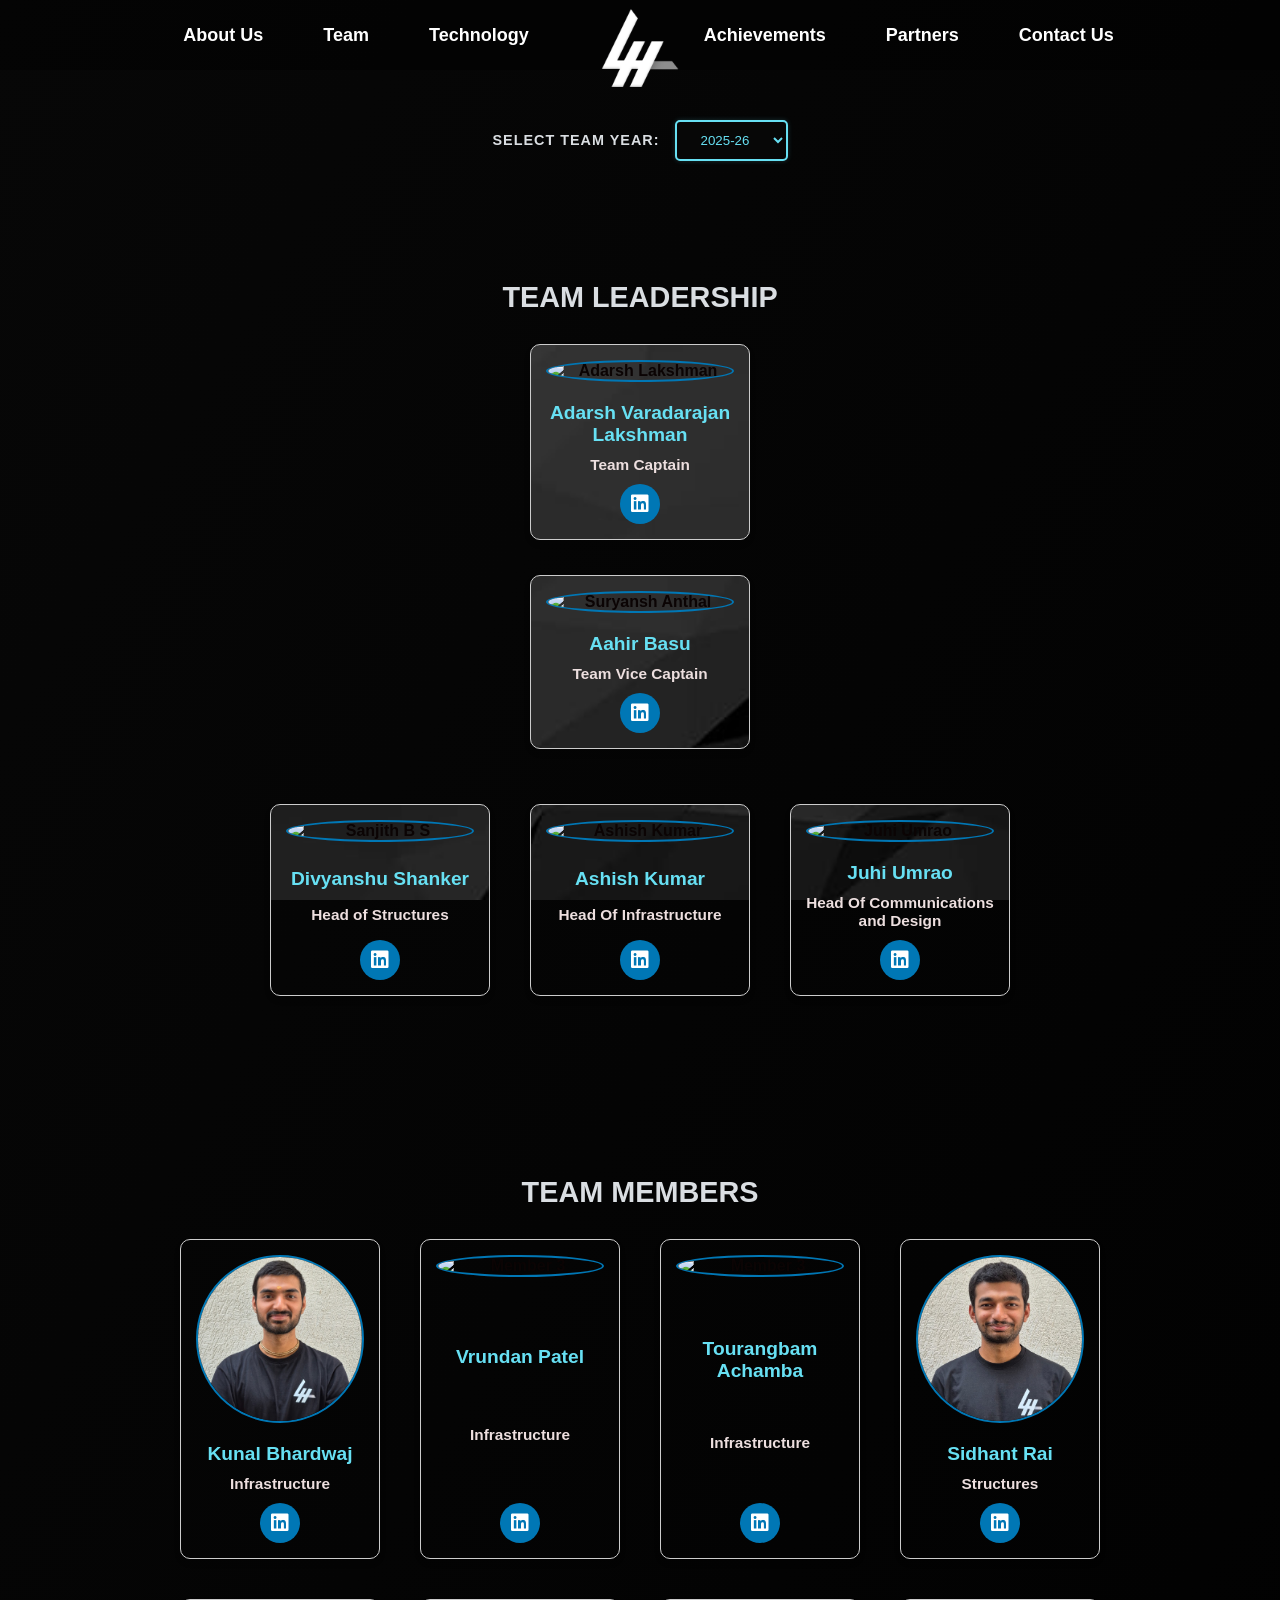
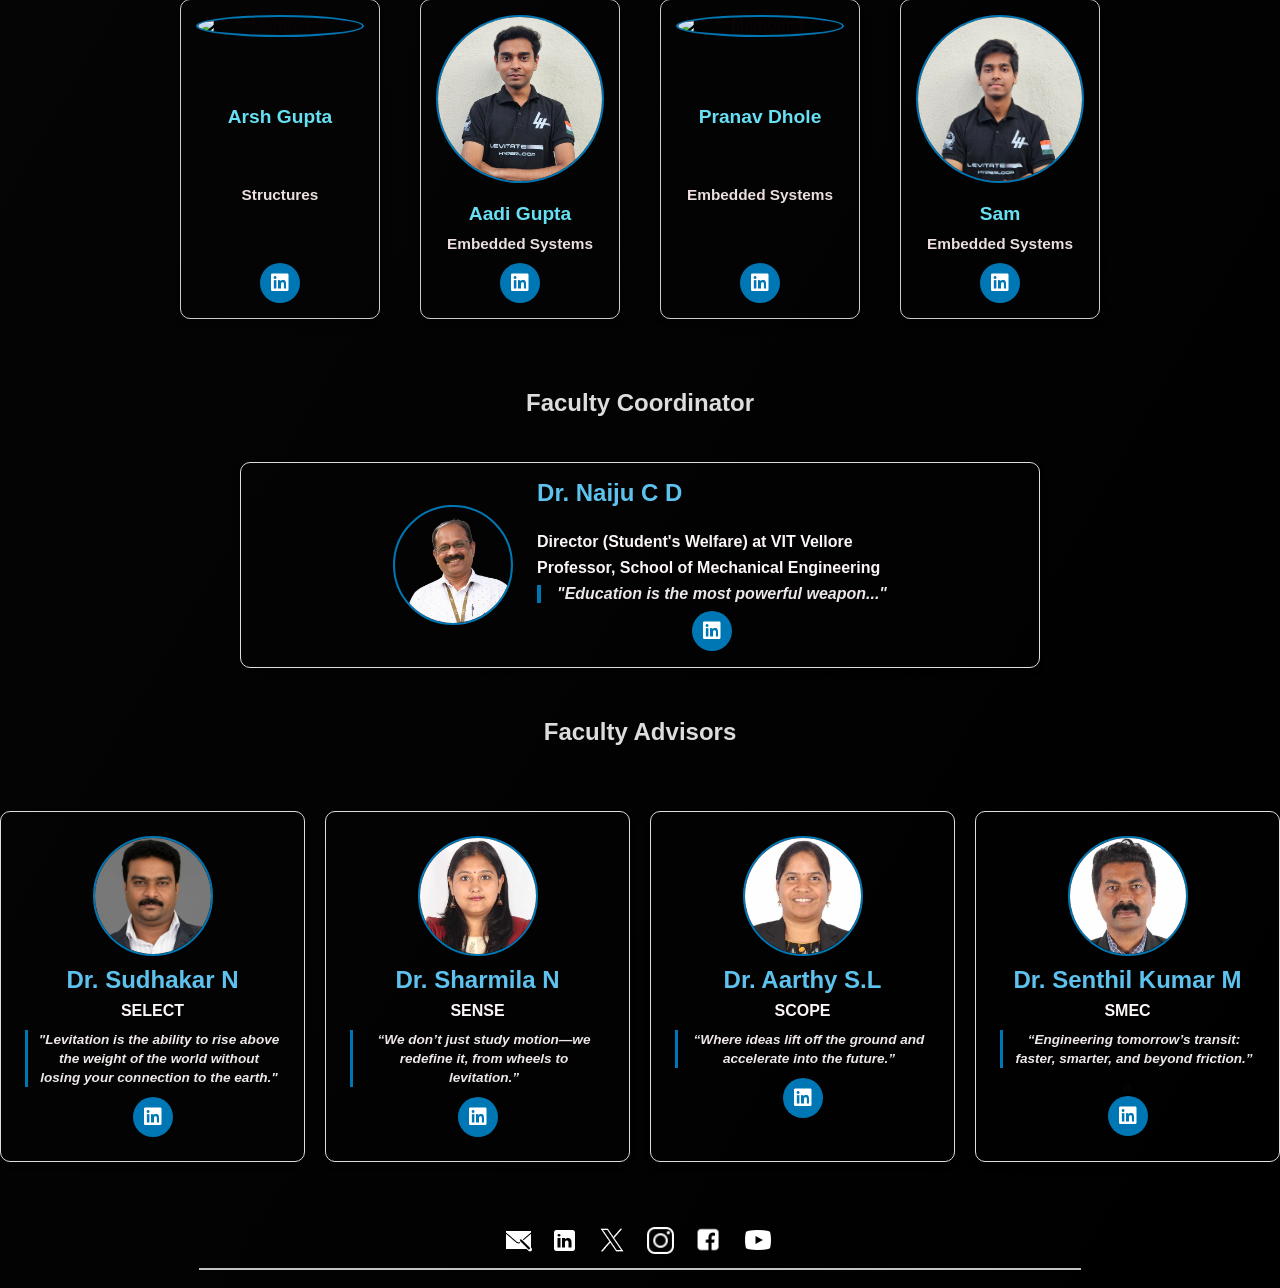
==== newteam.html @ aa879f55 "init" ====
<!DOCTYPE html>
<html lang="en">
<head>
    <meta charset="UTF-8">
    <meta name="viewport" content="width=device-width, initial-scale=1.0">
    <title>Team Page</title>
    <link rel="stylesheet" href="newteam.css">
    <link href="https://cdnjs.cloudflare.com/ajax/libs/font-awesome/5.15.4/css/all.min.css" rel="stylesheet">
    <link href="https://cdnjs.cloudflare.com/ajax/libs/aos/2.3.4/aos.css" rel="stylesheet">
    <link rel="icon" href="assets/logo.png" type="image/x-icon">
    <link rel="stylesheet" href="navfoot.css">

</head>
<body>
    <!-- Navigation -->
    <nav class="navbar">
        <a href="index.html" class="logo">
          <img src="assets/logo.png" alt="Levitate Hyperloop Logo" draggable="false">
        </a>
  
        <!-- Hamburger Menu for mobile -->
        <div class="hamburger" onclick="toggleMenu()">
          <div class="line"></div>
          <div class="line"></div>
          <div class="line"></div>
        </div>
  
        <ul class="nav-links">
          <div class="nav-links-left">
            <li><a href="about.html">About Us</a></li>
            <li><a href="newteam.html">Team</a></li>
            <li><a href="pod2.html">Technology</a></li>
          </div>
          <div class="nav-links-right">
        <li><a href="achievements.html">Achievements</a></li>
             <li><a href="sponsors.html">Partners</a></li>
            <li><a href="contact.html">Contact Us</a></li>
          </div>
        </ul>
      </nav>


<div class="container">

    <div class="year-selector">
        <label for="team-year">Select Team Year: </label>
        <select id="team-year" onchange="filterTeam()">
            <option value="2025-26">2025-26</option>
            <option value="2024-25">2024-25</option>
        </select>
    </div>

    <div id="team-2025-26">
    
        <!-- Board Section -->
<section class="section">
    <h2 data-aos="fade-down" data-aos-easing="ease-out-cubic" data-aos-duration="500">Team Leadership</h2>
    <div class="board">
        
        <div class="card" data-aos="fade-up">
            <img src="assets/adarsh.JPG" 
                alt="Adarsh Lakshman" 
                class="profile-pic" 
                id="secret-adarsh" 
                onclick="unlockAdarshEgg()"
                draggable="false"
                style="cursor: pointer;">
            <h3>Adarsh Varadarajan Lakshman</h3>
            <p>Team Captain</p>
            <a href="https://www.linkedin.com/in/adarsh-varadarajan-lakshman" target="_blank" class="linkedin-btn">
                <i class="fab fa-linkedin"></i>
            </a>
        </div>

        <div class="leadership-row">
            <div class="card" data-aos="fade-up">
                <img src="assets/aahir1.JPG" alt="Suryansh Anthal" class="profile-pic">
                <h3>Aahir Basu</h3>
                <p>Team Vice Captain</p>
                <a href="https://www.linkedin.com/in/aahir-basu-734693274/" target="_blank" class="linkedin-btn">
                    <i class="fab fa-linkedin"></i>
                </a>
            </div>
        </div>

        <div class="leadership-row">
            <div class="card" data-aos="fade-right">
                <img src="assets/divyanshu1.JPG" alt="Sanjith B S" class="profile-pic">
                <h3>Divyanshu Shanker</h3>
                <p>Head of Structures</p>
                <a href="https://www.linkedin.com/in/divyanshu-shanker-b320812b2/" target="_blank" class="linkedin-btn">
                    <i class="fab fa-linkedin"></i>
                </a>
            </div>
            <div class="card" data-aos="fade-up">
                <img src="assets/ashish1.JPG" alt="Ashish Kumar" class="profile-pic">
                <h3>Ashish Kumar</h3>
                <p>Head Of Infrastructure</p>
                <a href="https://www.linkedin.com/in/ashish-kumar-73ab8728a/" target="_blank" class="linkedin-btn">
                    <i class="fab fa-linkedin"></i>
                </a>
            </div>
            <div class="card" data-aos="fade-left">
                <img src="assets/juhiu.JPG" alt="Juhi Umrao" class="profile-pic">
                <h3>Juhi Umrao</h3>
                <p>Head Of Communications and Design</p>
                <a href="https://www.linkedIn.com/in/juhiumrao" target="_blank" class="linkedin-btn">
                    <i class="fab fa-linkedin"></i>
                </a>
            </div>
        </div>

    </div>
</section>

<!-- Team Members Section -->
<section class="section">
    <h2 data-aos="fade-down" data-aos-easing="ease-out-cubic"data-aos-duration="500">Team Members</h2>
    <div class="team-members">
        <div class="row">
            <div class="card" data-aos="fade-right">
                <img src="assets/kunal1.jpg" alt="Member 3" class="profile-pic">
                <h3>Kunal Bhardwaj</h3>
                <p>Infrastructure</p>
                <a href="https://www.linkedin.com/in/kunal-bhardwaj-55125234b" target="_blank"class="linkedin-btn">
                    <i class="fab fa-linkedin"></i>
                </a>
            </div>   
            <div class="card" data-aos="fade-right">
                <img src="assets/vrundan.JPG" alt="Member 3" class="profile-pic">
                <h3>Vrundan Patel</h3>
                <p>Infrastructure</p>
                <a href="https://www.linkedin.com/in/vrundan-patel-197796387" target="_blank"class="linkedin-btn">
                    <i class="fab fa-linkedin"></i>
                </a>
            </div>
            <div class="card" data-aos="fade-right">
                <img src="assets/achamba.JPG" alt="Member 3" class="profile-pic">
                <h3>Tourangbam Achamba</h3>
                <p>Infrastructure</p>
                <a href="https://www.linkedin.com/in/tourangbam-achamba-759ab428a" target="_blank"class="linkedin-btn">
                    <i class="fab fa-linkedin"></i>
                </a>
            </div>
            <div class="card" data-aos="fade-right">
                <img src="assets/siddhant.jpg" alt="Member 3" class="profile-pic">
                <h3>Sidhant Rai</h3>
                <p>Structures</p>
                <a href="https://www.linkedin.com/in/sidhant-rai-2419b0382" target="_blank"class="linkedin-btn">
                    <i class="fab fa-linkedin"></i>
                </a>
            </div>
            <div class="card" data-aos="fade-right">
                <img src="assets/arsh.JPG" alt="Member 3" class="profile-pic">
                <h3>Arsh Gupta</h3>
                <p>Structures</p>
                <a href="https://www.linkedin.com/in/arsh-gupta-0b1399306" target="_blank"class="linkedin-btn">
                    <i class="fab fa-linkedin"></i>
                </a>
            </div>
            <div class="card" data-aos="fade-right">
                <img src="assets/aadi.jpg" alt="Member 3" class="profile-pic">
                <h3>Aadi Gupta</h3>
                <p>Embedded Systems</p>
                <a href="https://www.linkedin.com/in/aadi-gupta-60a4673a6" target="_blank"class="linkedin-btn">
                    <i class="fab fa-linkedin"></i>
                </a>
            </div>
            <div class="card" data-aos="fade-right">
                <img src="assets/pranav.JPG" alt="Member 3" class="profile-pic">
                <h3>Pranav Dhole</h3>
                <p>Embedded Systems</p>
                <a href="https://www.linkedin.com/in/pranav-dhole-39b1b9310" target="_blank"class="linkedin-btn">
                    <i class="fab fa-linkedin"></i>
                </a>
            </div>
            <div class="card" data-aos="fade-right">
                <img src="assets/sam.jpg" alt="Member 3" class="profile-pic">
                <h3>Sam</h3>
                <p>Embedded Systems</p>
                <a href="https://www.linkedin.com/in/sambhav-jain-cos/" target="_blank"class="linkedin-btn">
                    <i class="fab fa-linkedin"></i>
                </a>
            </div>
        </div>
    </div>
</section>

    </div> </div>


<div id="team-2024-25" style="display: none;">
        <section class="section">
            <h2 data-aos="fade-down">Team Leadership (2024-25)</h2>
            <div class="board">
                <div class="card" data-aos="fade-right">
                    <img src="assets/viraaj.JPG" alt="Viraaj Gupta" class="profile-pic">
                    <h3>Viraaj Gupta</h3>
                    <p>Team Captain</p>
                    <a href="https://www.linkedin.com/in/viraaj-gupta" target="_blank" class="linkedin-btn"><i class="fab fa-linkedin"></i></a>
                </div>
                <div class="card" data-aos="fade-right">
                    <img src="assets/suryansh.JPG" alt="Suryansh Anthal" class="profile-pic">
                    <h3>Suryansh Anthal</h3>
                    <p>Team Vice Captain</p>
                    <a href="http://linkedin.com/in/suryansh-anthal" target="_blank" class="linkedin-btn">
                        <i class="fab fa-linkedin"></i>
                    </a>
                </div>
                <div class="card" data-aos="fade-left">
                    <img src="assets/sanjith.JPG" alt="Sanjith B S" class="profile-pic">
                    <h3>Sanjith B S</h3>
                    <p>Team Manager</p>
                    <a href="https://www.linkedin.com/in/sanjith-bs/" target="_blank"class="linkedin-btn">
                        <i class="fab fa-linkedin"></i>
                    </a>
                </div>
                <div class="card" data-aos="fade-left">
                    <img src="assets/dev.JPG" alt="Devdatta Shinde" class="profile-pic">
                    <h3>Devdatta Shinde</h3>
                    <p>Head of Technology and Strategy</p>
                    <a href="https://www.linkedin.com/in/devdatta-shinde-a674a224a/" target="_blank"class="linkedin-btn">
                        <i class="fab fa-linkedin"></i>
                    </a>
                </div>
            </div>
        </section>

        <section class="section">
            <h2 data-aos="fade-down" data-aos-easing="ease-out-cubic"data-aos-duration="500">Executive Board</h2>
            <div class="executives">
                <div class="row">
                    <div class="card" data-aos="fade-right">
                        <img src="assets/adarshold.JPG" alt="Adarsh Lakshman" class="profile-pic">
                        <h3>Adarsh Lakshman</h3>
                        <p>Research and Development Lead</p>
                        
                        <a href="https://in.linkedin.com/in/adarsh-varadarajan-lakshman-14b418339" target="_blank"class="linkedin-btn">
                            <i class="fab fa-linkedin"></i>
                        </a>
                    </div>
                    <div class="card" data-aos="fade-right">
                        <img src="assets/hari.JPG" alt="Harikeshavan B" class="profile-pic">
                        <h3>Harikeshavan B</h3>
    
                        <p>Competition Lead(GHC)</p>
                        
                        <a href="https://www.linkedin.com/in/harikeshavan-b-1a8900251?utm_source=share&utm_campaign=share_via&utm_content=profile&utm_medium=android_app" target="_blank"class="linkedin-btn">
                            <i class="fab fa-linkedin"></i>
                        </a>
                    </div>
                     <div class="card" data-aos="fade-left">
                        <img src="assets/lokesh.JPG" alt="Lokesh Rastogi" class="profile-pic">
                        <h3>Lokesh Rastogi</h3>
                        <p>Head of Management</p>
                        
                        <a href="https://www.linkedin.com/in/evataylor" target="_blank"class="linkedin-btn">
                            <i class="fab fa-linkedin"></i>
                        </a>
                    </div>
                    <div class="card" data-aos="fade-left">
                        <img src="assets/juhi.JPG" alt="Juhi Umrao" class="profile-pic">
                        <h3>Juhi Umrao </h3>
                        
                        <p>Head of Communications</p>
                        
                        <a href="https://in.linkedin.com/in/juhi-umrao-ba9560248" target="_blank"class="linkedin-btn">
                            <i class="fab fa-linkedin"></i>
                        </a>
                    </div>
                </div>
            </div>
            </section>

        <section class="section">
            <h2 data-aos="fade-down" data-aos-easing="ease-out-cubic"data-aos-duration="500">Principal Engineers</h2>
            <div class="principal-engineers">
                <div class="row">
                    <div class="card" data-aos="fade-right">
                        <img src="assets/rajat.JPG" alt="Rajat Kaundal" class="profile-pic">
                        <h3>Rajat Kaundal </h3>
                        
                        <p>Structures and Dynamics</p>
                        <a href="https://www.linkedin.com/in/rajat-kaundal-35b352278" target="_blank"class="linkedin-btn">
                            <i class="fab fa-linkedin"></i>
                        </a>
                    </div>
                    <div class="card" data-aos="fade-right">
                        <img src="assets/aahir.JPG" alt="Aahir Basu" class="profile-pic">
                        <h3>Aahir Basu</h3>
                        
                        <p>Power and Energy Systems</p>
                        <a href="https://www.linkedin.com/in/aahir-basu-734693274/" target="_blank"class="linkedin-btn">
                            <i class="fab fa-linkedin"></i>
                        </a>
                    </div>
                    <div class="card" data-aos="fade-left">
                        <img src="assets/gokul.JPG" alt="Gokul Kumar R P" class="profile-pic">
                        <h3>Gokul Kumar R P</h3>
                        <p>Embedded and Communication</p>
                        <a href="https://www.linkedin.com/in/gokul-kumar-rp/" target="_blank"class="linkedin-btn">
                            <i class="fab fa-linkedin"></i>
                        </a>
                    </div>
                    <div class="card" data-aos="fade-left">
                        <img src="assets/jessica.JPG" alt="Jessica Sarah Koshy" class="profile-pic">
                        <h3>Jessica Sarah Koshy</h3>
                        <p>Software and AI Systems</p>
                        <a href="https://www.linkedin.com/in/jessica-sarah-koshy-39b68a269/" target="_blank"class="linkedin-btn">
                            <i class="fab fa-linkedin"></i>
                        </a>
                    </div>
                </div>
            </div>
            </section>

        <section class="section">
            <h2 data-aos="fade-down" data-aos-easing="ease-out-cubic"data-aos-duration="500">Technical leads</h2>
    <div class="technical-teams">
        <div class="row">
            <div class="card" data-aos="fade-right">
                <img src="assets/anshuman.JPG" alt="Anshuman Lenka" class="profile-pic">
                <h3>Anshuman Lenka</h3>
                <p>Structures and Civil</p>
                <a href="https://www.linkedin.com/in/michaelgreen" target="_blank"class="linkedin-btn">
                    <i class="fab fa-linkedin"></i>
                </a>
            </div>
            <div class="card" data-aos="fade-up">
                <img src="assets/vatsal.JPG" alt="Vatsal Kirit Kalola" class="profile-pic">
                <h3>Vatsal Kirit Kalola</h3>
                <p>Dynamics</p>
                <a href="https://www.linkedin.com/in/vatsal-kalola-87759526a?utm_source=share&utm_campaign=share_via&utm_content=profile&utm_medium=android_app" target="_blank"class="linkedin-btn">
                    <i class="fab fa-linkedin"></i>
                </a>
            </div>
            <div class="card" data-aos="fade-left">
                <img src="assets/karan.JPG" alt="Karan Parekh" class="profile-pic">
                <h3>Karan Parekh</h3>
                
                <p>Levitation</p>
                <a href="https://www.linkedin.com/in/itskaranparekh/" target="_blank"class="linkedin-btn">
                    <i class="fab fa-linkedin"></i>
                </a>
            </div>
        </div>
    </div>
            </section>

        <section class="section">
            <h2 data-aos="fade-down" data-aos-easing="ease-out-cubic"data-aos-duration="500">Communication Leads</h2>
    <div class="communication-leads">
        <div class="row">
            <div class="card" data-aos="fade-right">
                <img src="assets/adhitya.JPG" alt="Adhitya Charan" class="profile-pic">
                <h3>Adhitya Charan</h3>
                <p>Design Lead</p>
                <a href="https://www.linkedin.com/in/adhitya-charan-24112a246/" target="_blank"class="linkedin-btn">
                    <i class="fab fa-linkedin"></i>
                </a>
            </div>
            <div class="card" data-aos="fade-left">
                <img src="assets/pratyush.JPG" alt="JPratyush Singh Soni" class="profile-pic">
                <h3>Pratyush Singh Soni</h3>
                <p>Media Lead</p>
                <a href="https://www.linkedin.com/in/pratyush-singh-soni-8430ba275?utm_source=share&utm_campaign=share_via&utm_content=profile&utm_medium=ios_app" target="_blank"class="linkedin-btn">
                    <i class="fab fa-linkedin"></i>
                </a>
            </div>
        </div>
    </div>
            </section>

        <section class="section">
            <h2 data-aos="fade-down" data-aos-easing="ease-out-cubic"data-aos-duration="500">Team Members</h2>
    <div class="team-members">
        <div class="row">
            <div class="card" data-aos="fade-right">
                <img src="assets/chinmay.jpg" alt="Member 3" class="profile-pic">
                <h3> Chinmay D</h3>
                <p>Sponsorship</p>
                <a href="https://www.linkedin.com/in/devabathini-chinmay-a3156424b/" target="_blank"class="linkedin-btn">
                    <i class="fab fa-linkedin"></i>
                </a>
            </div>   
            <div class="card" data-aos="fade-right">
                <img src="assets/divyanshu.JPG" alt="Member 3" class="profile-pic">
                <h3> Divyanshu Shanker</h3>
                <p>Structures and Dynamics</p>
                <a href="https://www.linkedin.com/in/divyanshu-shanker-b320812b2/" target="_blank"class="linkedin-btn">
                    <i class="fab fa-linkedin"></i>
                </a>
            </div>
            <div class="card" data-aos="fade-left">
                <img src="assets/kanishka.JPG" alt="Member 14" class="profile-pic">
                <h3>Kaniska U S</h3>
                
                <p>Embedded and Controls</p>
                <a href="https://www.linkedin.com/in/member13" target="_blank"class="linkedin-btn">
                    <i class="fab fa-linkedin"></i>
                </a>
            </div>
            <div class="card" data-aos="fade-left">
                <img src="assets/rishi.JPG" alt="Member 9" class="profile-pic">
                <h3>Rishiraj Karia</h3>
                <p>Materials and Chemicals</p>
                <a href="https://www.linkedin.com/in/rishiraj-karia-058214269?utm_source=share&utm_campaign=share_via&utm_content=profile&utm_medium=android_app" target="_blank"class="linkedin-btn">
                    <i class="fab fa-linkedin"></i>
                </a>
            </div>
        </div>
        <div class="row">
            <div class="card" data-aos="fade-right">
                <img src="assets/yadu.JPG" alt="Member 5" class="profile-pic">
                <h3>Yadhunandan P</h3>
                <p>Levitation</p>
                <a href="http://linkedin.com/in/yadunandan-prithiviraj-45b577275" target="_blank"class="linkedin-btn">
                    <i class="fab fa-linkedin"></i></a>
            </div>
            <div class="card" data-aos="fade-right">
                <img src="assets/ashish.JPG" alt="Member 6" class="profile-pic">
                <h3>Ashish Kumar</h3>
                
                <p>Civil</p>
                <a href="https://www.linkedin.com/in/ashish-kumar-73ab8728a?utm_source=share&utm_campaign=share_via&utm_content=profile&utm_medium=android_app" target="_blank"class="linkedin-btn">
                    <i class="fab fa-linkedin"></i>
                </a>
            </div>
            <div class="card"data-aos="fade-left">
                <img src="assets/piyush.JPG" alt="Member 7" class="profile-pic">
                <h3>Piyush Raj</h3>
                
                <p>Civil</p>
                <a href="https://www.linkedin.com/in/piyush-raj-8271842a2?utm_source=share&utm_campaign=share_via&utm_content=profile&utm_medium=android_app" target="_blank"class="linkedin-btn">
                    <i class="fab fa-linkedin"></i>
                </a>
            </div>
            <div class="card" data-aos="fade-left">
                <img src="assets/shwetha.JPG" alt="Member 8" class="profile-pic">
                <h3>Swetha Mohandas</h3>
                <p>Civil</p>
                <a href="https://www.linkedin.com/in/swetha-mohandas-226b2a342/" target="_blank"class="linkedin-btn">
                    <i class="fab fa-linkedin"></i>
                </a>
            </div>
        </div>
        <div class="row">
            
            <div class="card" data-aos="fade-right">
                <img src="assets/kunal.JPG" alt="Member 10" class="profile-pic">
                <h3>Kunal Mathur</h3>
                <p>Software and AI Systems</p>
                <a href="https://www.linkedin.com/in/kunal-mathur-612108267/" target="_blank"class="linkedin-btn">
                    <i class="fab fa-linkedin"></i>
                </a>
            </div>
            <div class="card" data-aos="fade-up">
                <img src="assets/palash.JPG" alt="Member 11" class="profile-pic">
                <h3>Palash Ghosh</h3>
                <p>Software and AI Systems</p>
                <a href="https://www.linkedin.com/in/palash-ghosh-285700287/" target="_blank"class="linkedin-btn">
                    <i class="fab fa-linkedin"></i>
                </a>
            </div>
            <div class="card" data-aos="fade-left">
                <img src="assets/ramana.JPG" alt="Member 13" class="profile-pic">
                <h3>Ramana Prasaant B</h3>
                <p>Software and AI Systems</p>
                <a href="https://www.linkedin.com/in/member13" target="_blank"class="linkedin-btn">
                    <i class="fab fa-linkedin"></i>
                </a>
            </div> 
        </div>
        
              
            
        </div>
    </div>
            </section>
    </div> 



<section class="faculty-coordinator">
    <h2 data-aos="fade-down">Faculty Coordinator</h2>
    
    <div class="faculty-row top-row">
        <div class="faculty-card" data-aos="flip-right">
            <div class="info">
                <img src="assets/naiju.jpg" 
                     alt="Dr. Naiju C D" 
                     class="profile-pic" 
                     id="secret-naiju" 
                     onclick=unlockEasterEgg()>
                <div class="details">
                    <h3>Dr. Naiju C D</h3>
                    ...
                    <p>Director (Student's Welfare) at VIT Vellore</p>
                    <p>Professor, School of Mechanical Engineering</p>
                    <blockquote>"Education is the most powerful weapon..."</blockquote>
                    <a href="https://www.linkedin.com/in/naijucd/" target="_blank" class="linkedin-btn">
                        <i class="fab fa-linkedin"></i>
                    </a>
                </div>
            </div>
        </div>
    </div>
</section>

<section class="faculty-coordinator">
    <h2 data-aos="fade-down">Faculty Advisors</h2>
    

    <div class="faculty-row bottom-row">
        <div class="faculty-card small-card" data-aos="fade-up">
            <div class="info">
                <img src="assets/sudhakarsir.jpg" alt="Name" class="profile-pic">
                <div class="details">
                    <h3>Dr. Sudhakar N</h3>
                    <p>SELECT</p>
                    <blockquote>​"Levitation is the ability to rise above the weight of the world without losing your connection to the earth."</blockquote>
                    <a href="https://www.linkedin.com/in/drsudhakarn-9248822a/" class="linkedin-btn"><i class="fab fa-linkedin"></i></a>
                </div>
            </div>
        </div>

        <div class="faculty-card small-card" data-aos="fade-up" data-aos-delay="100">
            <div class="info">
                <img src="assets/sharmilamam.jpg" alt="Name" class="profile-pic">
                <div class="details">
                    <h3>Dr. Sharmila N</h3>
                    <p>SENSE</p>
                    <blockquote>“We don’t just study motion—we redefine it, from wheels to levitation.”</blockquote>
                    <a href="https://www.linkedin.com/in/sharmila-nageswaran/" class="linkedin-btn"><i class="fab fa-linkedin"></i></a>
                </div>
            </div>
        </div>

        <div class="faculty-card small-card" data-aos="fade-up" data-aos-delay="200">
            <div class="info">
                <img src="assets/aarthymam.jpg" alt="Name" class="profile-pic">
                <div class="details">
                    <h3>⁠Dr. Aarthy S.L</h3>
                    <p>SCOPE</p>
                    <blockquote>“Where ideas lift off the ground and accelerate into the future.”</blockquote>
                    <a href="https://www.linkedin.com/in/dr-aarthy-s-l-9440a2155/" class="linkedin-btn"><i class="fab fa-linkedin"></i></a>
                </div>
            </div>
        </div>

        <div class="faculty-card small-card" data-aos="fade-up" data-aos-delay="200">
            <div class="info">
                <img src="assets/senthilsir.jpg" alt="Name" class="profile-pic">
                <div class="details">
                    <h3>⁠Dr. Senthil Kumar M</h3>
                    <p>SMEC</p>
                    <blockquote>“Engineering tomorrow’s transit: faster, smarter, and beyond friction.”</blockquote>a
                    <a href="https://www.linkedin.com/in/dr-senthil-kumar-m-0971a2a9/" class="linkedin-btn"><i class="fab fa-linkedin"></i></a>
                </div>
            </div>
        </div>
    </div>
</section>



<!-- Footer -->
<footer>
    <div class="social-media">
      <a href="mailto:levitate@vit.ac.in" target="_blank" aria-label="Gmail">
        <img src="assets/mail.png" alt="Gmail" class="icon-Gmail">
      </a>
      <a href="https://www.linkedin.com/company/levitate-vit/" target="_blank" aria-label="LinkedIn">
        <img src="assets/lnd.png" alt="LinkedIn" class="icon-linkedin">
      </a>
      <a href="https://x.com/levitate_vit?t=kzOYYuIGqD3GC5pIyH9Vyg&s=09" target="_blank" aria-label="Twitter">
        <img src="assets/tw.png" alt="Twitter" class="icon-twitter">
      </a>
      <a href="https://www.instagram.com/levitate_vit" target="_blank" aria-label="Instagram">
        <img src="assets/insta.png" alt="Instagram" class="icon-instagram">
      </a>
      <a href="https://www.facebook.com/teamlevitatevit" target="_blank" aria-label="Facebook">
        <img src="assets/fb.png" alt="Facebook" class="icon-facebook">
      </a>
      <a href="https://www.youtube.com/@LevitateHyperloop" target="_blank" aria-label="YouTube">
        <img src="assets/yt.png" alt="YouTube" class="icon-youtube">
      </a>
      
    </div>
    <hr>
  
    
    
  </footer>



  <script src="https://cdnjs.cloudflare.com/ajax/libs/aos/2.3.4/aos.js"></script>
  <script>
      AOS.init(); // Initialize AOS
  </script>

<script>
    // 1. INITIALIZE GLOBAL VARIABLES
    let clickCount = 0;
    let adarshClickCount = 0; // New counter for Adarsh

    // 2. NAIJU EASTER EGG
    function unlockEasterEgg() {
        clickCount++;
        const img = document.getElementById('secret-naiju');
        if (!img) return;

        if (clickCount === 5) {
            img.src = 'assets/newnaiju.jpg';
            img.style.filter = 'drop-shadow(0 0 15px #67e0f3)';
            console.log("Director Mode Activated.");
        }
    }

    // 3. ADARSH EASTER EGG
    function unlockAdarshEgg() {
        adarshClickCount++;
        const img = document.getElementById('secret-adarsh');
        if (!img) return;

        // Visual feedback on each click (optional but fun)
        img.style.transform = 'scale(1.05)';
        setTimeout(() => img.style.transform = 'scale(1)', 100);

        if (adarshClickCount === 5) {
            // Replace 'assets/newadarsh.jpg' with your actual filename
            img.src = 'assets/adarshnew.jpg'; 
            img.style.filter = 'drop-shadow(0 0 15px #ff00ff) brightness(1.2)'; // Magenta glow for Adarsh
            console.log("Captain Mode Activated.");
        }
    }

    // 3. THE YEAR FILTER FUNCTION
    function filterTeam() {
        const selectedYear = document.getElementById('team-year').value;
        const team2526 = document.getElementById('team-2025-26');
        const team2425 = document.getElementById('team-2024-25');

        if (selectedYear === '2025-26') {
            if(team2526) team2526.style.display = 'block';
            if(team2425) team2425.style.display = 'none';
        } else {
            if(team2526) team2526.style.display = 'none';
            if(team2425) team2425.style.display = 'block';
        }
        AOS.refresh();
    }

    // 4. VIDEO PANEL LOGIC (With Safety Checks to fix the Null error)
    const videoPanel = document.querySelector('.video-panel');
    const facultyVideo = document.querySelector('.faculty-video');

    if (videoPanel && facultyVideo) {
        videoPanel.addEventListener('mouseover', () => {
            facultyVideo.muted = false;
            facultyVideo.play();
        });

        videoPanel.addEventListener('mouseout', () => {
            facultyVideo.muted = true;
            facultyVideo.pause();
            facultyVideo.currentTime = 0;
        });
    }

    // 5. OTHER UTILITIES
    function toggleMenu() {
        const navbar = document.querySelector('.navbar');
        if(navbar) navbar.classList.toggle('active');
    }

    // Clean up URLs
    if (window.location.pathname.endsWith(".html")) {
        window.history.replaceState(null, "", window.location.pathname.replace(".html", ""));
    }

    // Initialize AOS
    AOS.init();
</script>

</body>
</html>
---- newteam.css ----
* {
    margin: 0;
    padding: 0;
    box-sizing: border-box;
}

body {
    font-family: 'Segoe UI', Tahoma, Geneva, Verdana, sans-serif;
    background: linear-gradient(120deg, #070707, #000000);
    color: #0b0404;
    font-weight: bold;
    max-width: 100%;
    overflow-x: hidden;
}

.container {
    max-width: 1200px;
    margin: 40px auto;
    padding: 0 20px;
}

.section {
    padding-top: 10vh;
    margin-bottom: 60px;
}

.section h2 {
    text-align: center;
    margin-bottom: 20px;
    font-size: 1.8em;
    color: #dadee2;
    text-transform: uppercase;
}

.card {
    /* background: #e3dede; */
    background: url('assets/teambg.jpg') no-repeat center center fixed; 
    background-size: cover;
    border-radius: 20px;
    padding: 10px;
    margin: 10px;
    box-shadow: 0 4px 10px rgba(235, 235, 235, 0.15);
    text-align: center;
    transition: transform 0.3s ease, box-shadow 0.3s ease;
}

.card:hover {
    transform: translateY(-5px);
    box-shadow: 0 6px 15px rgb(196, 189, 189);
}

.card h3 {
    margin-bottom: 10px;
    font-size: 1.5vw;
    color: #67e0f3;
}

.card p {
    margin-bottom: 10px;
    font-size: 1.2vw;
    color: #eddfdf;
}

.board .card {
  flex: 1 1 calc(25% - 20px); /* Each card takes 25% width minus the gap */
  max-width: 200px; /* Limit the maximum width */
  text-align: center;
  border: 1px solid #ccc;
  border-radius: 10px;
  padding: 15px;
  box-shadow: 0 4px 6px rgba(0, 0, 0, 0.1);
  transition: transform 0.3s ease;
  display: flex; /* Enables content alignment */
  flex-direction: column; /* Ensures vertical stacking */
  justify-content: space-between; /* Even spacing between items */
}

.board .card img {
  width: 100%; /* Image width fits card */
  height: auto; /* Maintains aspect ratio */
  border-radius: 50%; /* Circular image */
  margin-bottom: 10px;
}

/* LinkedIn Button at the Bottom */
.linkedin-container {
  margin-top: auto; /* Push button to the bottom */
}

/* LinkedIn Button Styling */
.linkedin-btn {
  display: inline-block;
  width: 40px;
  height: 40px;
  background-color: #0077b5; /* LinkedIn blue */
  color: white;
  border-radius: 50%; /* Circular button */
  display: flex;
  justify-content: center;
  align-items: center;
  font-size: 20px;
  text-decoration: none;
  margin: 0 auto; /* Center horizontally */
  transition: background-color 0.3s ease, transform 0.3s ease;
}

.linkedin-btn:hover {
  background-color: #005582; /* Darker blue on hover */
  transform: scale(1.1); /* Slightly bigger on hover */
}

.linkedin-btn i {
  line-height: 1;
}


.board {
    display: flex;
    justify-content: center;
    gap: 15px;
    flex-wrap: wrap;
}

.executives .row {
    display: flex;
    justify-content: center;
    gap: 20px; /* Adjust spacing between cards */
    margin-bottom: 20px; /* Adjust spacing between rows */
}

.executives .card {
  flex: 1 1 calc(25% - 20px); /* Each card takes 25% width minus the gap */
  max-width: 200px; /* Limit the maximum width */
  text-align: center;
  border: 1px solid #ccc;
  border-radius: 10px;
  padding: 15px;
  box-shadow: 0 4px 6px rgba(0, 0, 0, 0.1);
  transition: transform 0.3s ease;
  display: flex; /* Enables content alignment */
  flex-direction: column; /* Ensures vertical stacking */
  justify-content: space-between; /* Even spacing between items */
}

.executives .card:hover {
    transform: scale(1.05); /* Slight zoom on hover */
}

.executives .card img {
    width: 100%;
    height: auto;
    border-radius: 50%;
    margin-bottom: 10px;
}

.principal-engineers .row {
    display: flex;
    justify-content: center;
    gap: 20px; /* Adjust spacing between cards */
    margin-bottom: 20px; /* Adjust spacing between rows */
}

.principal-engineers .card {
  flex: 1 1 calc(25% - 20px); /* Each card takes 25% width minus the gap */
  max-width: 200px; /* Limit the maximum width */
  text-align: center;
  border: 1px solid #ccc;
  border-radius: 10px;
  padding: 15px;
  box-shadow: 0 4px 6px rgba(0, 0, 0, 0.1);
  transition: transform 0.3s ease;
  display: flex; /* Enables content alignment */
  flex-direction: column; /* Ensures vertical stacking */
  justify-content: space-between; /* Even spacing between items */
}

.principal-engineers .card:hover {
    transform: scale(1.05); /* Slight zoom on hover */
}

.principal-engineers .card img {
    width: 100%;
    height: auto;
    border-radius: 50%; /* Circular profile pictures */
    margin-bottom: 10px;
}

.technical-teams .row {
    display: flex;
    justify-content: center;
    gap: 20px; /* Adjust spacing between cards */
    margin-bottom: 20px; /* Adjust spacing between rows */
}

.technical-teams .card {
  flex: 1 1 calc(25% - 20px); /* Each card takes 25% width minus the gap */
  max-width: 200px; /* Limit the maximum width */
  text-align: center;
  border: 1px solid #ccc;
  border-radius: 10px;
  padding: 15px;
  box-shadow: 0 4px 6px rgba(0, 0, 0, 0.1);
  transition: transform 0.3s ease;
  display: flex; /* Enables content alignment */
  flex-direction: column; /* Ensures vertical stacking */
  justify-content: space-between; /* Even spacing between items */
}

.technical-teams .card:hover {
    transform: scale(1.05); /* Slight zoom on hover */
}

.technical-teams .card img {
    width: 100%;
    height: auto;
    border-radius: 50%; /* Circular profile pictures */
    margin-bottom: 10px;
}

.communication-leads .row {
    display: flex;
    justify-content: center;
    gap: 20px; /* Adjust spacing between cards */
    margin-bottom: 20px; /* Adjust spacing between rows */
}

.communication-leads .card {
  flex: 1 1 calc(25% - 20px); /* Each card takes 25% width minus the gap */
  max-width: 200px; /* Limit the maximum width */
  text-align: center;
  border: 1px solid #ccc;
  border-radius: 10px;
  padding: 15px;
  box-shadow: 0 4px 6px rgba(0, 0, 0, 0.1);
  transition: transform 0.3s ease;
  display: flex; /* Enables content alignment */
  flex-direction: column; /* Ensures vertical stacking */
  justify-content: space-between; /* Even spacing between items */
}

.communication-leads .card:hover {
    transform: scale(1.05); /* Slight zoom on hover */
}

.communication-leads .card img {
    width: 100%;
    height: auto;
    border-radius: 50%; /* Circular profile pictures */
    margin-bottom: 10px;
}

.team-members .row {
    display: flex;
    justify-content: center;
    gap: 20px; /* Adjust spacing between cards */
    margin-bottom: 20px; /* Space between rows */
    flex-wrap: wrap;
}

.team-members .card {
  flex: 1 1 calc(25% - 20px); /* Each card takes 25% width minus the gap */
  max-width: 200px; /* Limit the maximum width */
  text-align: center;
  border: 1px solid #ccc;
  border-radius: 10px;
  padding: 15px;
  box-shadow: 0 4px 6px rgba(0, 0, 0, 0.1);
  transition: transform 0.3s ease;
  display: flex; /* Enables content alignment */
  flex-direction: column; /* Ensures vertical stacking */
  justify-content: space-between; /* Even spacing between items */
}

.team-members .card:hover {
    transform: scale(1.05); /* Slight zoom on hover */
}

.team-members .card img {
    width: 100%;
    height: auto;
    border-radius: 50%; /* Circular profile pictures */
    margin-bottom: 10px;
}



/* Faculty Coordinator Section */
.faculty-coordinator {
  margin: 2rem 0;
  text-align: center;
}

.faculty-coordinator h2{
  color:#ddd;
  padding-bottom: 5vh;
}
.faculty-card {
  background: url('assets/teambg.jpg') no-repeat center center fixed; 
  background-size: cover;
  display: flex;
  flex-direction: column;
  align-items: center;
  gap: 1rem;
  max-width: 800px;
  margin: 0 auto;
  padding: 1rem;
  border: 1px solid #ddd;
  border-radius: 10px;
  box-shadow: 0 4px 6px rgba(0, 0, 0, 0.1);
  transition: transform 0.3s ease, box-shadow 0.3s ease;
}

.faculty-card:hover {
  transform: scale(1.02);
  box-shadow: 0 6px 10px rgba(230, 226, 226, 0.99);
}

.info {
  display: flex;
  align-items: center;
  gap: 1.5rem;
  text-align: left;
}

.profile-pic {
  width: 120px;
  height: 120px;
  border-radius: 50%;
  object-fit: cover;
  border: 2px solid #0077b5;
}

.details h3 {
  margin: 0;
  font-size: 1.5rem;
  color: #5dc2ee;
}

.details p {
  margin: 0.5rem 0;
  color: #fcf6f6;
}

.details blockquote {
  font-style: italic;
  color: #ede7e7;
  border-left: 4px solid #0077b5;
  padding-left: 1rem;
  margin: 0.5rem 0;
}

/* Custom rows for Leadership section */
.leadership-row {
    display: flex;
    justify-content: center;
    width: 100%;
    flex-wrap: wrap; /* Allows wrapping on mobile */
    gap: 20px;
    margin-bottom: 20px;
}

/* Fix for your card headings to ensure they are readable */
.card h3 {
    font-size: 1.2rem; /* Using rem instead of vw for better stability */
    color: #67e0f3;
    margin-top: 10px;
}

.card p {
    font-size: 1rem;
    color: #eddfdf;
}

/* Ensure the cards in board don't shrink too much */
.board .card {
    flex: 0 1 250px; /* Fixed basis so they look consistent */
    min-width: 220px;
}


/* Video Panel Styling */
.video-panel {
  width: 100%;
  aspect-ratio: 3 / 2; /* Enforces 3:2 ratio */
  overflow: hidden;
  border-radius: 10px;
  position: relative;
  cursor: pointer;
}

.faculty-video {
  width: 100%;
  height: 100%;
  object-fit: cover;
  transition: opacity 0.3s ease;
}

.video-panel:hover .faculty-video {
  opacity: 1;
}

/* Ensure Video Plays on Hover */
.video-panel:hover .faculty-video {
  animation: play-video 1s ease forwards;
}

  
    #container3D{
      position: fixed;
      inset: 0;
      /*background-color: #a32222;*/
      z-index: 100;
      pointer-events: none;
  }

  /* Global Reset and Base Styles */
* {
  margin: 0;
  padding: 0;
  box-sizing: border-box;
}

body {
  font-family: 'Segoe UI', Tahoma, Geneva, Verdana, sans-serif;
  background: linear-gradient(120deg, #070707, #000000);
  color: #0b0404;
  font-weight: bold;
}

.container {
  max-width: 1200px;
  margin: 40px auto;
  padding: 0 20px;
}

.section {
  padding-top: 10vh;
  margin-bottom: 60px;
}

.section h2 {
  text-align: center;
  margin-bottom: 20px;
  font-size: 1.8em;
  color: #dadee2;
  text-transform: uppercase;
}

/* Card Styles */
.card {
  background: url('assets/teambg.jpg') no-repeat center center fixed;
  background-size: cover;
  border-radius: 20px;
  padding: 10px;
  margin: 10px;
  box-shadow: 0 4px 10px rgba(235, 235, 235, 0.15);
  text-align: center;
  transition: transform 0.3s ease, box-shadow 0.3s ease;
}

.card:hover {
  transform: translateY(-5px);
  box-shadow: 0 6px 15px rgb(196, 189, 189);
}

.card h3 {
  margin-bottom: 10px;
  font-size: 1.5vw;
  color: #67e0f3;
}

.card p {
  margin-bottom: 10px;
  font-size: 1.2vw;
  color: #eddfdf;
}

/* Board Section */
.board {
  display: flex;
  justify-content: center;
  gap: 15px;
  flex-wrap: wrap;
}

.board .card {
  flex: 1 1 calc(25% - 20px);
  max-width: 200px;
  text-align: center;
  border: 1px solid #ccc;
  border-radius: 10px;
  padding: 15px;
  box-shadow: 0 4px 6px rgba(0, 0, 0, 0.1);
  transition: transform 0.3s ease;
  display: flex;
  flex-direction: column;
  justify-content: space-between;
}

.board .card img {
  width: 100%;
  height: auto;
  border-radius: 50%;
  margin-bottom: 10px;
}

/* LinkedIn Button Styling */
.linkedin-btn {
  display: inline-block;
  width: 40px;
  height: 40px;
  background-color: #0077b5;
  color: white;
  border-radius: 50%;
  display: flex;
  justify-content: center;
  align-items: center;
  font-size: 20px;
  text-decoration: none;
  margin: 0 auto;
  transition: background-color 0.3s ease, transform 0.3s ease;
}

.linkedin-btn:hover {
  background-color: #005582;
  transform: scale(1.1);
}

/* Remove existing row styles in various sections */
.executives .row,
.principal-engineers .row,
.technical-teams .row,
.communication-leads .row {
    display: flex;
    justify-content: center;
    gap: 15px;
    margin-bottom: 20px;
    flex-wrap: wrap;
}

@media screen and (max-width: 768px) {
  .container {
    width: 100%;
    padding: 0 10px;
    margin: 0 auto;
  }

  .board,
  .executives .row,
  .principal-engineers .row,
  .technical-teams .row,
  .communication-leads .row,
  .team-members .row {
    display: flex;
    justify-content: center;
    flex-wrap: wrap;
    gap: 10px;
    width: 100%;
    padding: 0;
  }

  .board .card,
  .executives .card,
  .principal-engineers .card,
  .technical-teams .card,
  .communication-leads .card,
  .team-members .card {
    flex: 0 1 calc(50% - 15px);
    max-width: calc(50% - 15px);
    min-width: 140px;
    margin: 5px;
    padding: 8px;
  }

  .card h3 {
    font-size: 14px;
  }

  .card p {
    font-size: 12px;
  }
}

@media screen and (max-width: 480px) {
  .board .card,
  .executives .card,
  .principal-engineers .card,
  .technical-teams .card,
  .communication-leads .card,
  .team-members .card {
    flex: 0 1 calc(50% - 10px);
    max-width: calc(50% - 10px);
    margin: 5px;
  }
}

/* Container for the rows */
.faculty-row {
    display: flex;
    justify-content: center;
    gap: 30px;
    flex-wrap: wrap;
    width: 100%;
}

/* Gap between the 1st and 2nd row */
.top-row {
    margin-bottom: 50px; /* Adjust this value for more/less gap */
}

/* Ensure the main card stays large */
.top-row .faculty-card {
    max-width: 800px;
    width: 100%;
}

/* Adjustments for the row of 3 cards */
.bottom-row .faculty-card.small-card {
    flex: 1 1 300px; /* Allows them to grow/shrink but try to stay 300px wide */
    max-width: 350px;
    padding: 1.5rem;
}

/* Adjust the info layout for smaller cards so they don't look cramped */
.small-card .info {
    flex-direction: column; /* Stacks image on top of text for the 3-row layout */
    text-align: center;
    gap: 10px;
}

.small-card .details blockquote {
    display: none; /* Usually better to hide quotes on small side-by-side cards */
}

/* Responsive fix: Stack them on mobile */
@media (max-width: 768px) {
    .bottom-row .faculty-card.small-card {
        flex: 0 1 100%;
        max-width: 100%;
    }
}

/* Ensure blockquotes are visible in the bottom row cards */
.small-card .details blockquote {
    display: block; /* Overrides previous 'none' if you had it */
    font-size: 0.85rem;
    margin: 10px 0;
    line-height: 1.4;
    border-left: 3px solid #0077b5;
    padding-left: 10px;
}

/* Adjust the bottom row to handle 4 cards effectively */
.bottom-row {
    display: grid;
    grid-template-columns: repeat(auto-fit, minmax(250px, 1fr));
    gap: 20px;
    padding: 20px 0;
}

.bottom-row .faculty-card {
    max-width: 100%; /* Allows the grid to define the width */
    height: 100%;    /* Ensures all cards in a row are the same height */
}

/* On very small screens, make them stack nicely */
@media (max-width: 600px) {
    .bottom-row {
        grid-template-columns: 1fr;
    }
}
.year-selector {
    text-align: center;
    /* This pushes the dropdown down so it doesn't hide behind the navbar */
    margin-top: 120px; 
    margin-bottom: 30px;
    color: #dadee2;
    font-family: 'Goldman', sans-serif;
    position: relative;
    z-index: 10; /* Ensures it stays above background particles */
}

.year-selector label {
    margin-right: 10px;
    letter-spacing: 1px;
    text-transform: uppercase;
    font-size: 0.9rem;
}

.year-selector select {
    background: #070707;
    color: #67e0f3;
    border: 2px solid #67e0f3;
    padding: 10px 20px;
    border-radius: 5px;
    cursor: pointer;
    font-family: 'Goldman', sans-serif;
    outline: none;
    transition: all 0.3s ease;
    box-shadow: 0 0 5px rgba(103, 224, 243, 0.2);
}

.year-selector select:hover {
    box-shadow: 0 0 15px #67e0f3;
    background: #111;
}

.year-selector select option {
    background: #070707;
    color: #67e0f3;
}

#secret-naiju {
    cursor: pointer;
    transition: transform 0.1s ease, filter 0.5s ease;
    user-select: none; /* Prevents highlighting the image on fast clicks */
}

#secret-naiju:active {
    transform: scale(0.95) !important;
}
---- navfoot.css ----
/* Navigation bar */
.navbar {
  font-weight: bold;
    position: fixed;
    top: 0;
    width: 100%;
    height: 70px;
    background: rgba(0, 0, 0, 0.4);
    display: flex;
    justify-content: space-between;
    align-items: center;
    padding: 10px 50px;
    z-index: 1000;
    transition: top 0.2s ease-in-out;
  }
  
  .navbar.scrolled {
    top: -100px;
  }
  
  /* Center logo styling */
  .logo {
    position: absolute;
    left: 50%;
    transform: translateX(-50%);
    margin-top: 10px;
  }
  
  .logo img {
    width: 120px;
    position: relative;
    top: 10px;
  }
  
  /* Navigation links with left and right alignment */
  .nav-links {
    list-style: none;
    display: flex;
    justify-content: space-between;
    margin: 0 auto;
    width: 100%;
    padding: 0 50px; /* Adds padding for spacing from navbar edges */
  }
  
  .nav-links-left,
  .nav-links-right {
    display: flex;
    align-items: center;
    gap: 40px; /* Reduced gap for closer alignment */
  }
  
  .nav-links-left {
    justify-content: flex-end; /* Aligns closer to the logo on the left */
    flex-grow: 0.3; /* Controls spacing on the left side */
  }
  
  .nav-links-right {
    justify-content: flex-start; /* Aligns closer to the logo on the right */
    flex-grow: 0.25; /* Controls spacing on the right side */
  }
  
  /* Link styling */
  .nav-links li {
    list-style: none;
  }
  
  .nav-links a {
    text-decoration: none;
    color: white;
    font-size: 18px;
    position: relative;
    padding: 5px 10px; /* Adds padding for better click area */
    white-space: nowrap; /* Prevents text wrapping to a new line */
  }
  
  /* Hover effect for links */
  .nav-links a:hover::after {
    content: "";
    position: absolute;
    width: 100%;
    height: 2px;
    background: white;
    left: 0;
    bottom: -5px;
    animation: underline 0.3s ease-in-out forwards;
  }
  
  /* Ensure navbar content stays aligned */
  .navbar {
    display: flex;
    justify-content: space-between;
    align-items: center;
    padding: 0 20px;
    height: 70px;
  }
  
  
  /* Underline animation */
  @keyframes underline {
    from {
      width: 0%;
    }
    to {
      width: 100%;
    }
  }



  /* Footer */
footer {
    position: relative;
    bottom: 0;
    width: 100%;
    background-color: rgba(255, 255, 255, 0);
    padding: 10px;
    text-align: center;
    z-index: 1;
  }
  
  .social-media {
    display: inline-flex;
    align-items: center;
  }
  
  .social-media a {
    margin: 0 10px;
  }
  
  footer hr {
    border: 1px solid rgba(255, 255, 255, 0.767);
    width: 70%;
    margin: 8px auto;
  }
  
  /* Social Media Icons - Individual Sizes and Hover Effects */
  .icon-Gmail {
    width: 2vw;
    transition: transform 0.3s;
  }
  
  .icon-Gmail:hover {
    transform: scale(1.1);
  }
  
  .icon-linkedin {
    width: 25px;
    transition: transform 0.3s;
  }
  
  .icon-linkedin:hover {
    transform: scale(1.1);
  }
  
  .icon-twitter {
    width: 30px;
    transition: transform 0.3s;
  }
  
  .icon-twitter:hover {
    transform: scale(1.1);
  }
  
  .icon-instagram {
    width: 27px;
    transition: transform 0.3s;
  }
  
  .icon-instagram:hover {
    transform: scale(1.1);
  }
  
  .icon-facebook {
    width: 28px;
    transition: transform 0.3s;
  }
  
  .icon-facebook:hover {
    transform: scale(1.1);
  }
  
  .icon-youtube {
    width: 32px;
    transition: transform 0.3s;
  }
  
  .icon-youtube:hover {
    transform: scale(1.1);
  }
  
  .call-icon {
    position: relative;
    display: inline-block;
    cursor: pointer;
    margin-left: 0.5vw;
  }
  
  .call-icon img {
    width: 1.8vw;
    transition: transform 0.3s;
  }
  
  .call-icon:hover img {
    transform: scale(1.1);
  }
  
  /* Drop-Up Menu */
  .drop-up-menu {
    position: absolute;
    bottom: 2.5vw;
    right: 10vw;
    background-color: rgba(255, 255, 255, 0.65);
    padding: 0.8vw;
    border-radius: 2vw;
    display: none;
    z-index: 2;
    width: max-content;
  }
  
  .drop-up-menu.show {
    display: block;
  }
  
  .drop-up-menu ul {
    list-style-type: none;
    margin: 0;
    padding: 0;
  }
  
  .drop-up-menu li {
    color: rgb(0, 0, 0);
    font-size: 0.9rem;
    padding: 0.3vw 0;
  }

  
/* Mobile and Tablet Media Queries */
@media (min-width: 481px) and (max-width: 1024px) {  /* Tablet */
  .navbar {
    padding: 0vw 4vw;
    position: fixed;
    top: 0;
    width: 100%;
    height: 6.5vh;
    display: flex;
    z-index: 1000;
  }

  .navbar {
    transform: translateY(0);
    transition: transform 0.3s ease-in-out; /* Smooth sliding effect */
  }
  
  .navbar.hidden {
    transform: translateY(-120%); /* Slide the navbar out of view */
  }

  .logo {
    position: absolute;
    left: 50%;
    transform: translateX(-50%);
    margin-top: 1.6vw;
    z-index: 1000;
  }

  .logo img {
    width: 15vw;
  }

  .nav-links-left,
.nav-links-right {
  display: flex;
  flex-direction: column;
  margin: auto;
  gap: 3vw
}

  /* Hide the horizontal nav links and add the hamburger button */
  .nav-links {
    display: none;
  }

  .hamburger {
    display: block;
    cursor: pointer;
    width: 4vw;
    height: 0.3vw;
    background-color: rgba(255, 255, 255, 0.8);
    position: relative;
  }

  .hamburger::before,
  .hamburger::after {
    content: '';
    position: absolute;
    width: 4vw;
    height: 0.3vw;
    background-color: rgba(255, 255, 255, 0.8);
    transition: transform 0.3s ease-in-out;
  }

  .hamburger::before {
    top: -1vw;
  }

  .hamburger::after {
    bottom: -1vw;
  }

  /* On click: Toggle the nav-links */
  .navbar.active .nav-links {
    display: flex;
    flex-direction: column;
    gap: 3vw;
    background: rgba(0, 0, 0, 0.7);
    position: absolute;
    top: 100%;
    left: 0; /* Align to the very left of the screen */
    width: 100vw; /* Ensure it covers the full screen width */
    padding: 5vw 0;
    z-index: 999;
    border-bottom-left-radius: 20vw;
}


  .navbar.active .hamburger::before {
    top: -1.3vw;
  }

  .navbar.active .hamburger::after {
    bottom: -1.3vw;
  }

  .nav-links a {
    font-size: 2vw;
    position: relative;
    padding: 5px 0;
  }

  /* Footer adjustments */
  footer p {
    font-size: 0.75em;
  }
}

@media (max-width: 480px) {  /* Mobile */
  .navbar {
    padding: 1vw 6vw;
    position: fixed;
    top: 0;
    width: 100%;
    height: 6.5vh;
    display: flex;
    z-index: 1000;
  }

  .navbar {
    transform: translateY(0);
    transition: transform 0.3s ease-in-out; /* Smooth sliding effect */
  }
  
  .navbar.hidden {
    transform: translateY(-120%); /* Slide the navbar out of view */
  }

  .logo {
    position: absolute;
    left: 50%;
    transform: translateX(-50%);
    margin-top: 3vw;
    z-index: 1000;
  }

  .logo img {
    width: 20vw;
  }

  .nav-links-left,
.nav-links-right {
  display: flex;
  flex-direction: column;
  margin: auto;
  gap: 6vw
}

  /* Hide the horizontal nav links and add the hamburger button */
  .nav-links {
    display: none;
  }

  .hamburger {
    display: block;
    cursor: pointer;
    width: 8vw;
    height: 0.7vw;
    background-color: rgba(255, 255, 255, 0.8);
    position: relative;
  }

  .hamburger::before,
  .hamburger::after {
    content: '';
    position: absolute;
    width: 8vw;
    height: 0.7vw;
    background-color: rgba(255, 255, 255, 0.8);
    transition: transform 0.3s ease-in-out;
  }

  .hamburger::before {
    top: -1.7vw;
  }

  .hamburger::after {
    bottom: -1.7vw;
  }

  /* On click: Toggle the nav-links */
  .navbar.active .nav-links {
    display: flex;
    flex-direction: column;
    gap: 6vw;
    background: rgba(0, 0, 0, 0.7);
    position: absolute;
    top: 100%;
    left: 50%;
    transform: translateX(-50%);
    width: 100%;
    padding: 10vw 0;
    z-index: 999;
    border-bottom-left-radius: 20vw ;
  }

  .navbar.active .hamburger::before {
    top: -2.3vw;
  }

  .navbar.active .hamburger::after {
    bottom: -2.3vw;
  }

  /* Footer adjustments */
  footer p {
    font-size: 0.75em;
  }

  .social-media {
    align-items: center;
  }

  .social-media a {
    margin: 1vw;
  }

  .social-media img {
    width: 6vw; /* Make icons smaller on mobile */
  }

  .drop-up-menu {
    right: 50%; /* Adjusted to fit smaller screens */
    bottom: 10vw;
    position: absolute;
    left: 50%; /* Start from the center horizontally */
    transform: translateX(-50%); /* Center align the menu */
  }

  .drop-up-menu li {
    color: rgb(0, 0, 0);
    font-size: 2vw;
    padding: 0.5vw 0;
  }
}


@media (max-width: 1024px) and (orientation: landscape) {  /* Mobile */
  .navbar {
    padding: 0vw 4vw;
    position: fixed;
    top: 0;
    width: 100%;
    height: 11vh;
    display: flex;
    z-index: 1000;
  }

  .navbar {
    transform: translateY(0);
    transition: transform 0.3s ease-in-out; /* Smooth sliding effect */
  }
  
  .navbar.hidden {
    transform: translateY(-120%); /* Slide the navbar out of view */
  }

  .logo {
    position: absolute;
    left: 50%;
    transform: translateX(-50%);
    margin-top: 0.1vw;
    z-index: 1000;
  }

  .logo img {
    width: 8vw;
  }

  .nav-links-left,
.nav-links-right {
  display: flex;
  flex-direction: column;
  margin: auto;
  gap: 3vw
}

  /* Hide the horizontal nav links and add the hamburger button */
  .nav-links {
    display: none;
  }

  .hamburger {
    display: block;
    cursor: pointer;
    width: 4vw;
    height: 0.2vw;
    background-color: rgba(255, 255, 255, 0.8);
    position: relative;
  }

  .hamburger::before,
  .hamburger::after {
    content: '';
    position: absolute;
    width: 4vw;
    height: 0.2vw;
    background-color: rgba(255, 255, 255, 0.8);
    transition: transform 0.3s ease-in-out;
  }

  .hamburger::before {
    top: -1vw;
  }

  .hamburger::after {
    bottom: -1vw;
  }

  /* On click: Toggle the nav-links */
  .navbar.active .nav-links {
    display: flex;
    flex-direction: column;
    gap: 3vw;
    background: rgba(0, 0, 0, 0.7);
    position: absolute;
    top: 100%;
    left: 0; /* Align to the very left of the screen */
    width: 100vw; /* Ensure it covers the full screen width */
    padding: 5vw 0;
    z-index: 999;
    border-bottom-left-radius: 20vw;
}


  .navbar.active .hamburger::before {
    top: -1.3vw;
  }

  .navbar.active .hamburger::after {
    bottom: -1.3vw;
  }

  
  /* Footer adjustments */
  footer p {
    font-size: 0.75em;
  }

  .social-media a {
    margin: 0.4vw; /* Reduce margin for better alignment */
  }

  .social-media img {
    width: 2vw; /* Smaller icons for compact layout */
  }

  .drop-up-menu {
    right: 3%; /* Position the menu to the right side */
    bottom: 4vw; /* Adjust bottom spacing for shorter height */
    left: auto; /* Remove centering adjustments */
    transform: none; /* Disable transform */
  }

  .drop-up-menu ul li {
    color: rgb(0, 0, 0);
    font-size: 1vw; /* Reduce font size for compact design */
    padding: 0.2vw 0; /* Adjust padding for spacing */
  }
}
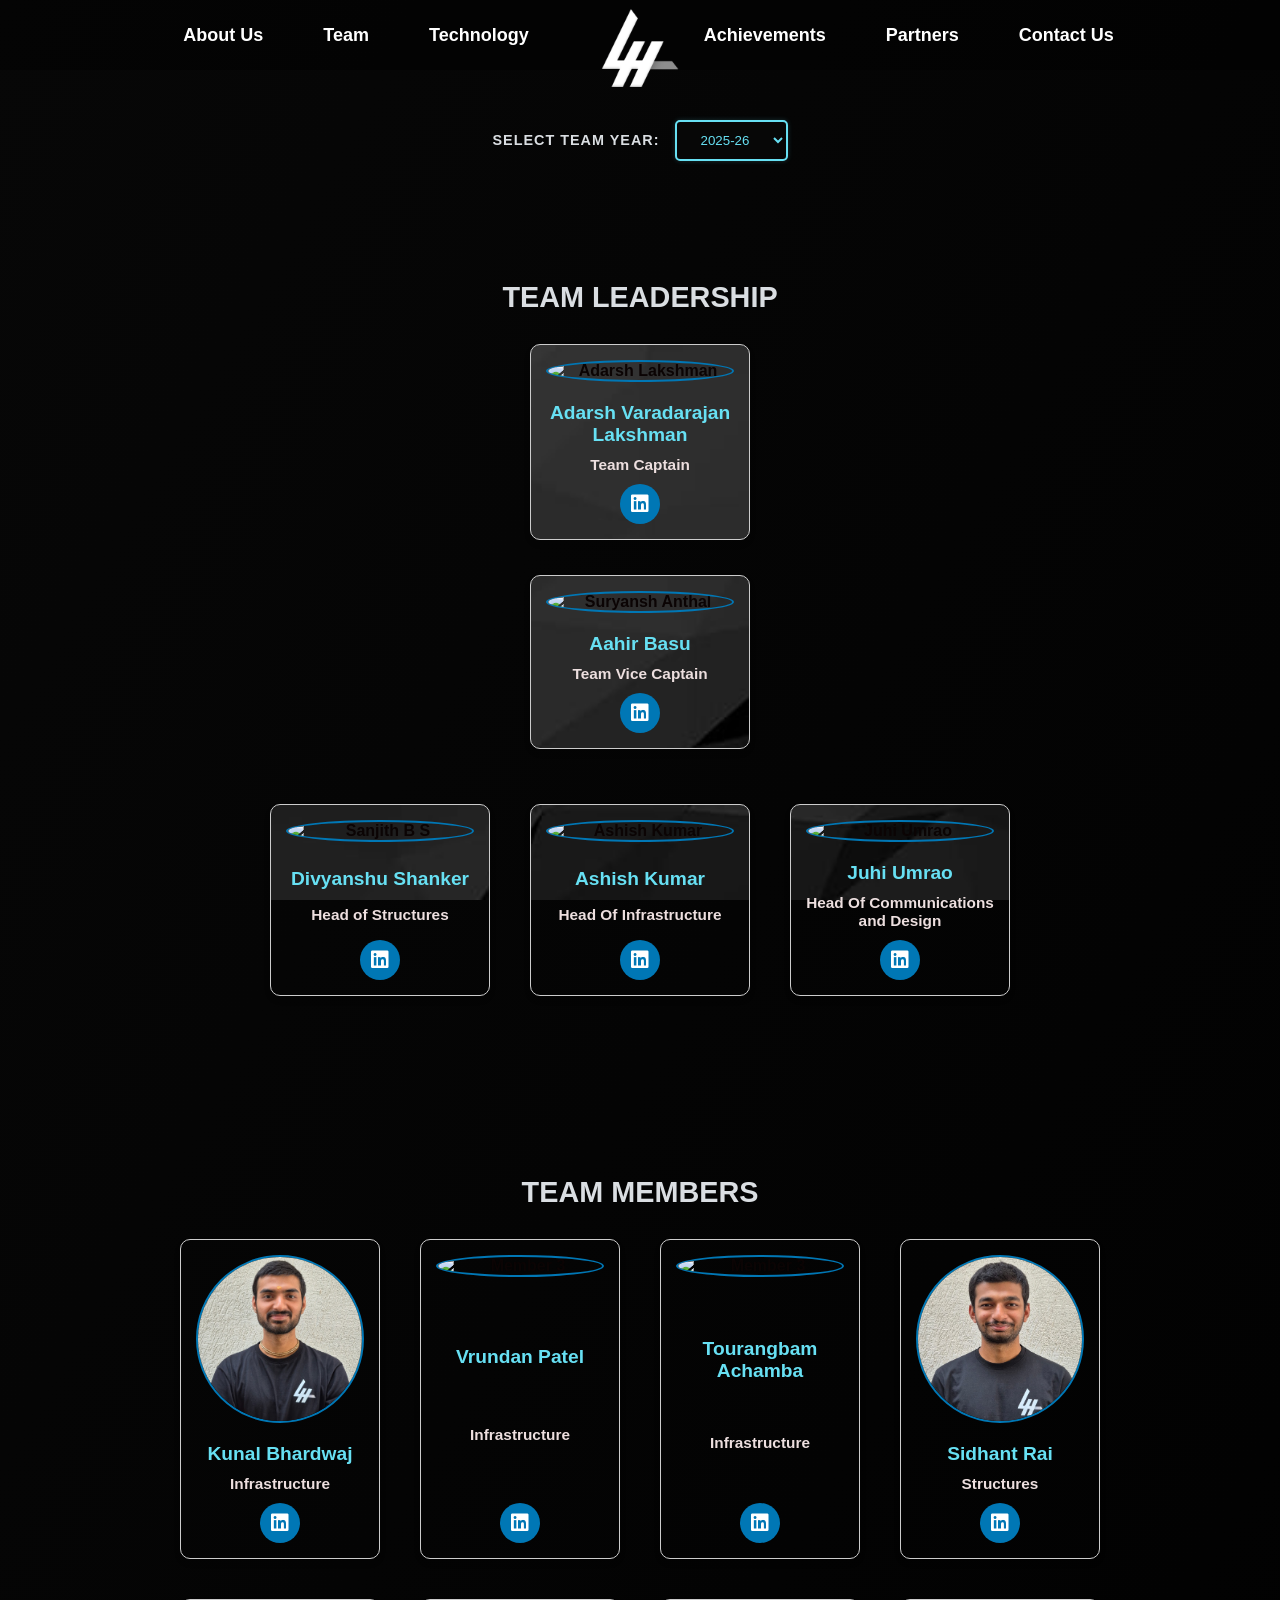
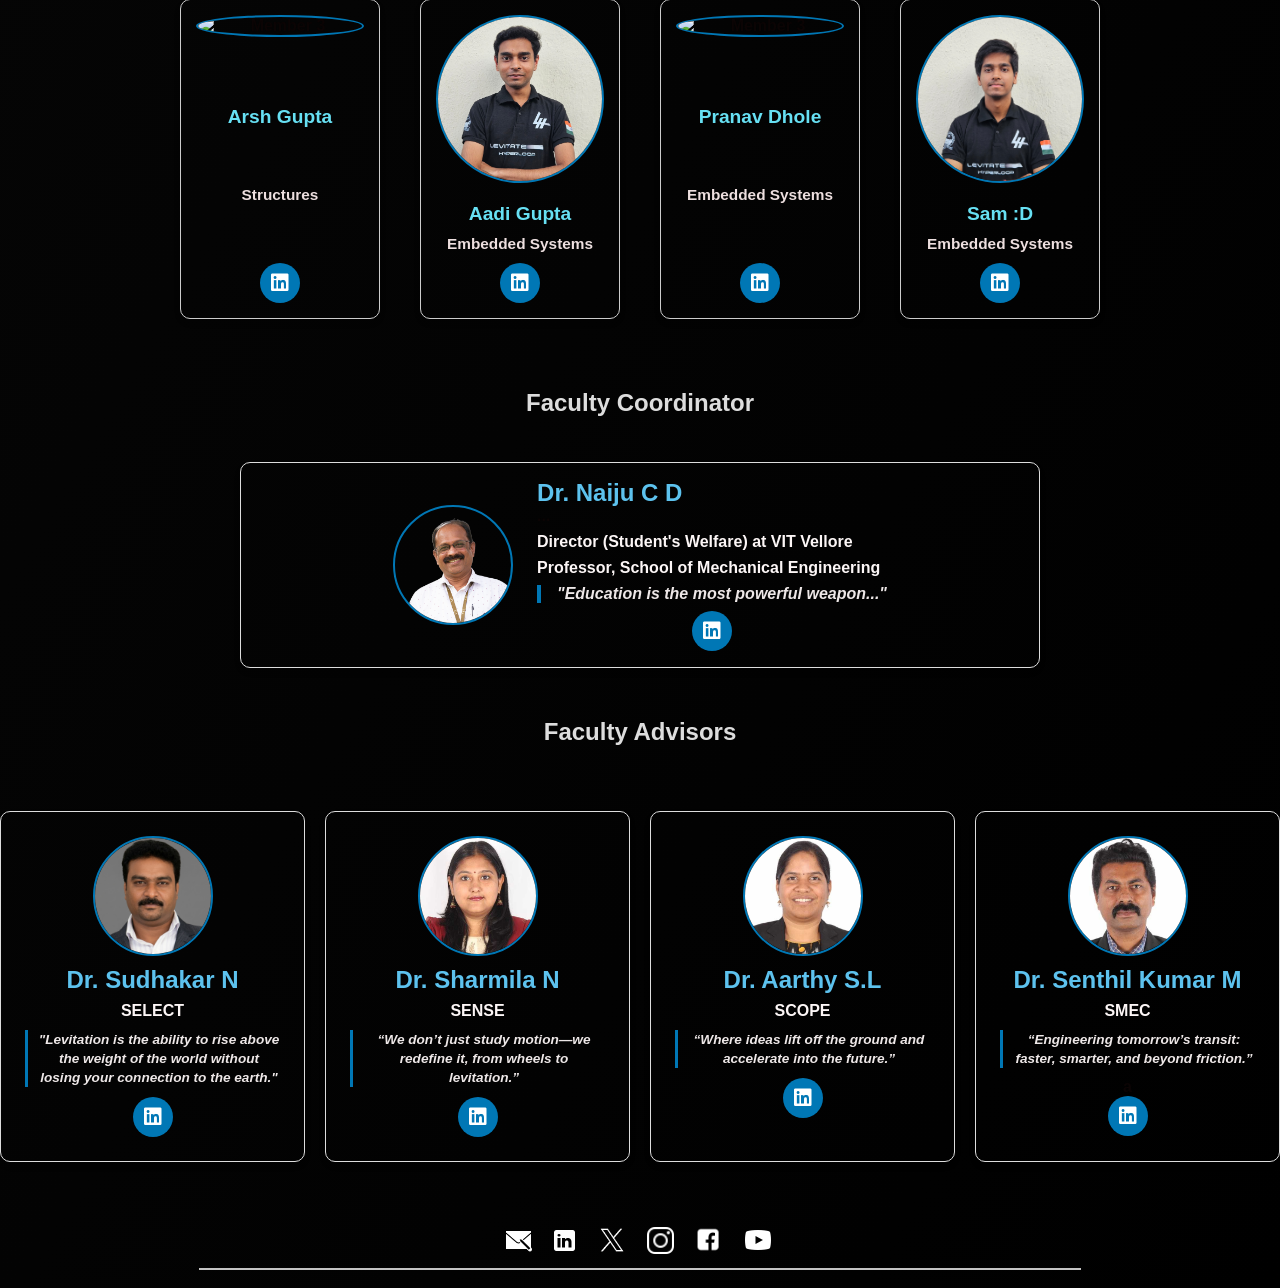
==== commit 8c1a0a14: "can" ====
--- a/newteam.html
+++ b/newteam.html
@@ -176,7 +176,7 @@
             </div>
             <div class="card" data-aos="fade-right">
                 <img src="assets/sam.jpg" alt="Member 3" class="profile-pic">
-                <h3>Sam</h3>
+                <h3>Sam :D</h3>
                 <p>Embedded Systems</p>
                 <a href="https://www.linkedin.com/in/sambhav-jain-cos/" target="_blank"class="linkedin-btn">
                     <i class="fab fa-linkedin"></i>
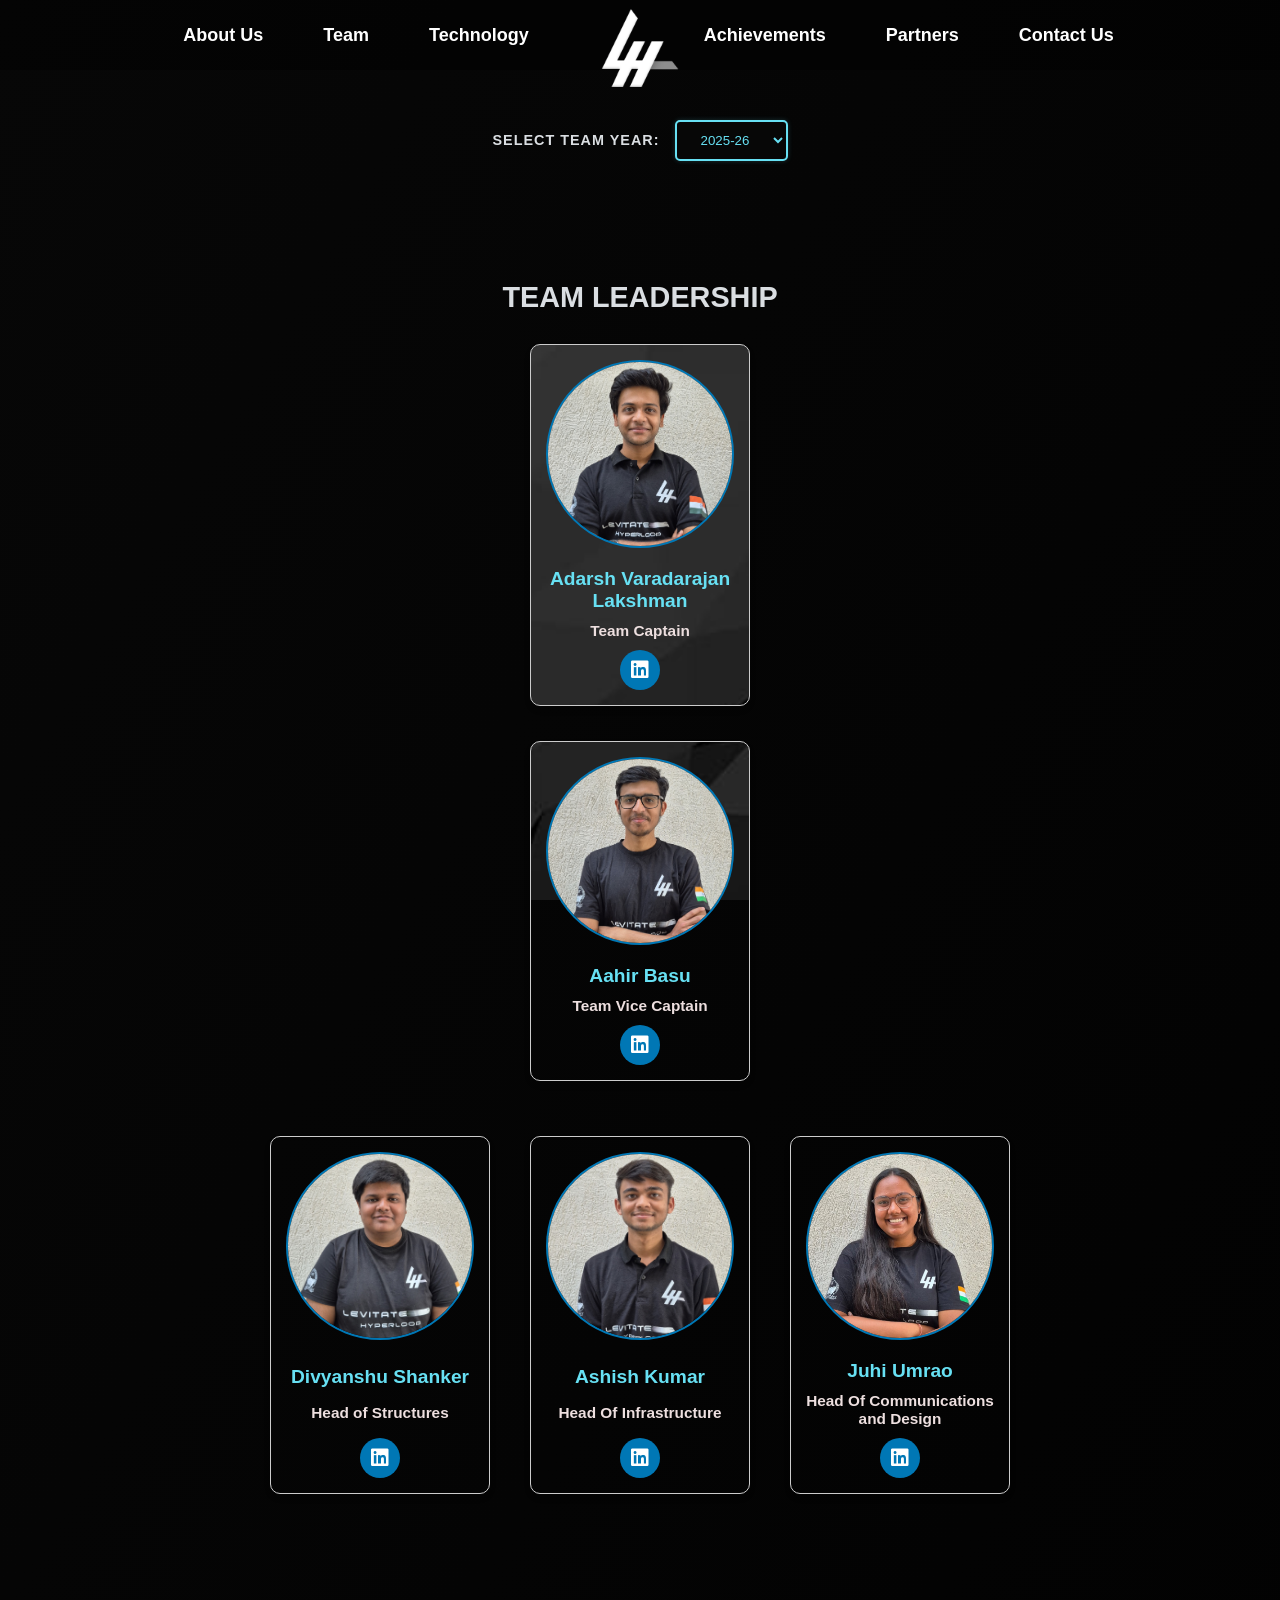
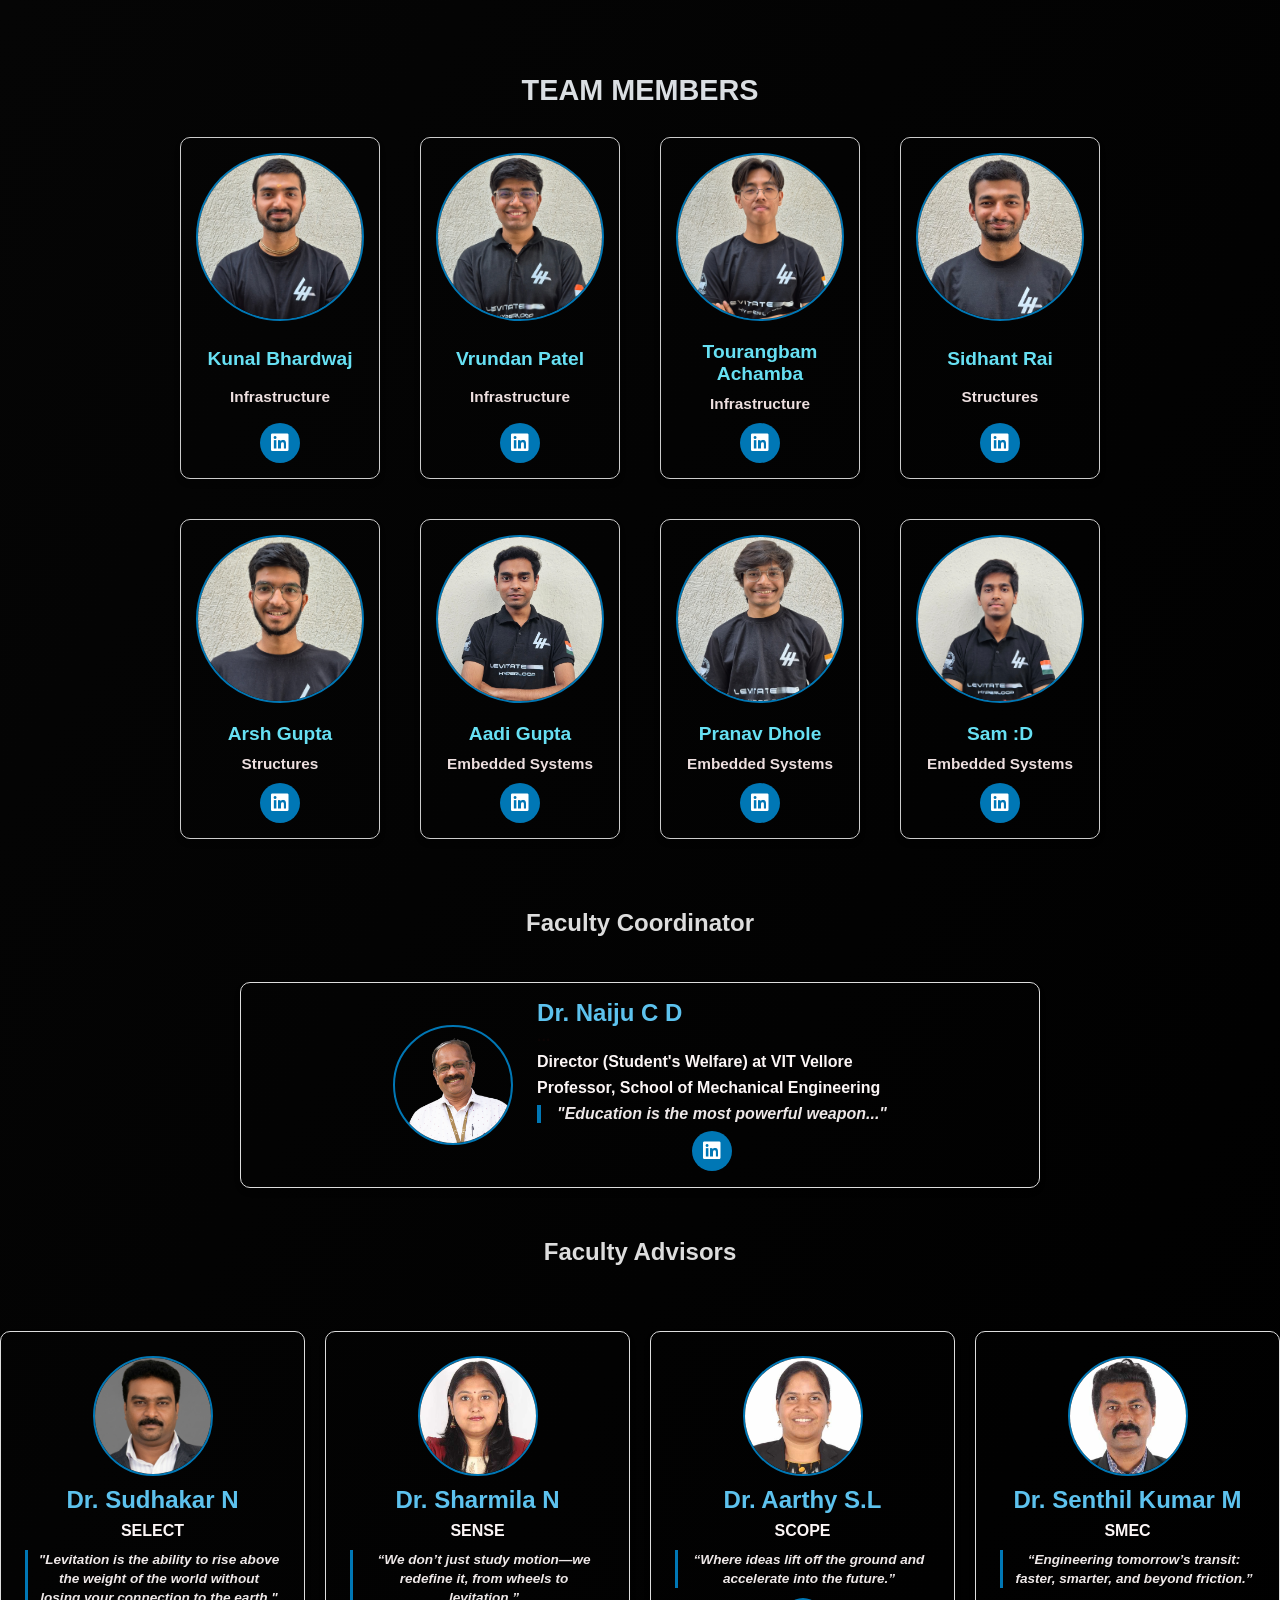
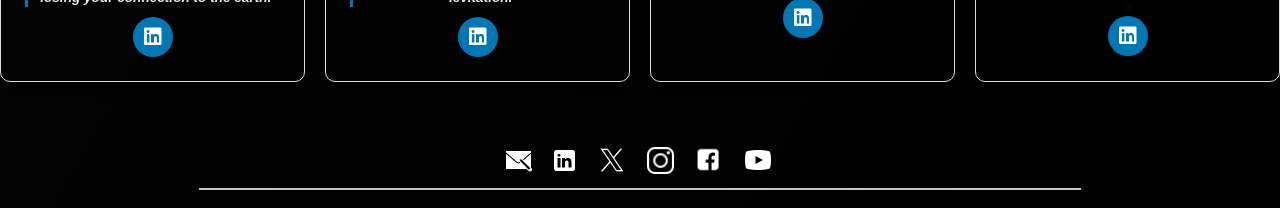
==== commit 25dd44a6: "Update newteam.html" ====
--- a/newteam.html
+++ b/newteam.html
@@ -58,7 +58,7 @@
     <div class="board">
         
         <div class="card" data-aos="fade-up">
-            <img src="assets/adarsh.JPG" 
+            <img src="assets/adarsh.jpg" 
                 alt="Adarsh Lakshman" 
                 class="profile-pic" 
                 id="secret-adarsh" 
@@ -74,7 +74,7 @@
 
         <div class="leadership-row">
             <div class="card" data-aos="fade-up">
-                <img src="assets/aahir1.JPG" alt="Suryansh Anthal" class="profile-pic">
+                <img src="assets/aahir1.jpg" alt="Suryansh Anthal" class="profile-pic">
                 <h3>Aahir Basu</h3>
                 <p>Team Vice Captain</p>
                 <a href="https://www.linkedin.com/in/aahir-basu-734693274/" target="_blank" class="linkedin-btn">
@@ -85,7 +85,7 @@
 
         <div class="leadership-row">
             <div class="card" data-aos="fade-right">
-                <img src="assets/divyanshu1.JPG" alt="Sanjith B S" class="profile-pic">
+                <img src="assets/divyanshu1.jpg" alt="Sanjith B S" class="profile-pic">
                 <h3>Divyanshu Shanker</h3>
                 <p>Head of Structures</p>
                 <a href="https://www.linkedin.com/in/divyanshu-shanker-b320812b2/" target="_blank" class="linkedin-btn">
@@ -93,7 +93,7 @@
                 </a>
             </div>
             <div class="card" data-aos="fade-up">
-                <img src="assets/ashish1.JPG" alt="Ashish Kumar" class="profile-pic">
+                <img src="assets/ashish1.jpg" alt="Ashish Kumar" class="profile-pic">
                 <h3>Ashish Kumar</h3>
                 <p>Head Of Infrastructure</p>
                 <a href="https://www.linkedin.com/in/ashish-kumar-73ab8728a/" target="_blank" class="linkedin-btn">
@@ -101,7 +101,7 @@
                 </a>
             </div>
             <div class="card" data-aos="fade-left">
-                <img src="assets/juhiu.JPG" alt="Juhi Umrao" class="profile-pic">
+                <img src="assets/juhiu.jpg" alt="Juhi Umrao" class="profile-pic">
                 <h3>Juhi Umrao</h3>
                 <p>Head Of Communications and Design</p>
                 <a href="https://www.linkedIn.com/in/juhiumrao" target="_blank" class="linkedin-btn">
@@ -127,7 +127,7 @@
                 </a>
             </div>   
             <div class="card" data-aos="fade-right">
-                <img src="assets/vrundan.JPG" alt="Member 3" class="profile-pic">
+                <img src="assets/vrundan.jpg" alt="Member 3" class="profile-pic">
                 <h3>Vrundan Patel</h3>
                 <p>Infrastructure</p>
                 <a href="https://www.linkedin.com/in/vrundan-patel-197796387" target="_blank"class="linkedin-btn">
@@ -135,7 +135,7 @@
                 </a>
             </div>
             <div class="card" data-aos="fade-right">
-                <img src="assets/achamba.JPG" alt="Member 3" class="profile-pic">
+                <img src="assets/achamba.jpg" alt="Member 3" class="profile-pic">
                 <h3>Tourangbam Achamba</h3>
                 <p>Infrastructure</p>
                 <a href="https://www.linkedin.com/in/tourangbam-achamba-759ab428a" target="_blank"class="linkedin-btn">
@@ -151,7 +151,7 @@
                 </a>
             </div>
             <div class="card" data-aos="fade-right">
-                <img src="assets/arsh.JPG" alt="Member 3" class="profile-pic">
+                <img src="assets/arsh.jpg" alt="Member 3" class="profile-pic">
                 <h3>Arsh Gupta</h3>
                 <p>Structures</p>
                 <a href="https://www.linkedin.com/in/arsh-gupta-0b1399306" target="_blank"class="linkedin-btn">
@@ -167,7 +167,7 @@
                 </a>
             </div>
             <div class="card" data-aos="fade-right">
-                <img src="assets/pranav.JPG" alt="Member 3" class="profile-pic">
+                <img src="assets/pranav.jpg" alt="Member 3" class="profile-pic">
                 <h3>Pranav Dhole</h3>
                 <p>Embedded Systems</p>
                 <a href="https://www.linkedin.com/in/pranav-dhole-39b1b9310" target="_blank"class="linkedin-btn">
@@ -194,13 +194,13 @@
             <h2 data-aos="fade-down">Team Leadership (2024-25)</h2>
             <div class="board">
                 <div class="card" data-aos="fade-right">
-                    <img src="assets/viraaj.JPG" alt="Viraaj Gupta" class="profile-pic">
+                    <img src="assets/viraaj.jpg" alt="Viraaj Gupta" class="profile-pic">
                     <h3>Viraaj Gupta</h3>
                     <p>Team Captain</p>
                     <a href="https://www.linkedin.com/in/viraaj-gupta" target="_blank" class="linkedin-btn"><i class="fab fa-linkedin"></i></a>
                 </div>
                 <div class="card" data-aos="fade-right">
-                    <img src="assets/suryansh.JPG" alt="Suryansh Anthal" class="profile-pic">
+                    <img src="assets/suryansh.jpg" alt="Suryansh Anthal" class="profile-pic">
                     <h3>Suryansh Anthal</h3>
                     <p>Team Vice Captain</p>
                     <a href="http://linkedin.com/in/suryansh-anthal" target="_blank" class="linkedin-btn">
@@ -208,7 +208,7 @@
                     </a>
                 </div>
                 <div class="card" data-aos="fade-left">
-                    <img src="assets/sanjith.JPG" alt="Sanjith B S" class="profile-pic">
+                    <img src="assets/sanjith.jpg" alt="Sanjith B S" class="profile-pic">
                     <h3>Sanjith B S</h3>
                     <p>Team Manager</p>
                     <a href="https://www.linkedin.com/in/sanjith-bs/" target="_blank"class="linkedin-btn">
@@ -216,7 +216,7 @@
                     </a>
                 </div>
                 <div class="card" data-aos="fade-left">
-                    <img src="assets/dev.JPG" alt="Devdatta Shinde" class="profile-pic">
+                    <img src="assets/dev.jpg" alt="Devdatta Shinde" class="profile-pic">
                     <h3>Devdatta Shinde</h3>
                     <p>Head of Technology and Strategy</p>
                     <a href="https://www.linkedin.com/in/devdatta-shinde-a674a224a/" target="_blank"class="linkedin-btn">
@@ -231,7 +231,7 @@
             <div class="executives">
                 <div class="row">
                     <div class="card" data-aos="fade-right">
-                        <img src="assets/adarshold.JPG" alt="Adarsh Lakshman" class="profile-pic">
+                        <img src="assets/adarshold.jpg" alt="Adarsh Lakshman" class="profile-pic">
                         <h3>Adarsh Lakshman</h3>
                         <p>Research and Development Lead</p>
                         
@@ -240,7 +240,7 @@
                         </a>
                     </div>
                     <div class="card" data-aos="fade-right">
-                        <img src="assets/hari.JPG" alt="Harikeshavan B" class="profile-pic">
+                        <img src="assets/hari.jpg" alt="Harikeshavan B" class="profile-pic">
                         <h3>Harikeshavan B</h3>
     
                         <p>Competition Lead(GHC)</p>
@@ -250,7 +250,7 @@
                         </a>
                     </div>
                      <div class="card" data-aos="fade-left">
-                        <img src="assets/lokesh.JPG" alt="Lokesh Rastogi" class="profile-pic">
+                        <img src="assets/lokesh.jpg" alt="Lokesh Rastogi" class="profile-pic">
                         <h3>Lokesh Rastogi</h3>
                         <p>Head of Management</p>
                         
@@ -259,7 +259,7 @@
                         </a>
                     </div>
                     <div class="card" data-aos="fade-left">
-                        <img src="assets/juhi.JPG" alt="Juhi Umrao" class="profile-pic">
+                        <img src="assets/juhi.jpg" alt="Juhi Umrao" class="profile-pic">
                         <h3>Juhi Umrao </h3>
                         
                         <p>Head of Communications</p>
@@ -277,7 +277,7 @@
             <div class="principal-engineers">
                 <div class="row">
                     <div class="card" data-aos="fade-right">
-                        <img src="assets/rajat.JPG" alt="Rajat Kaundal" class="profile-pic">
+                        <img src="assets/rajat.jpg" alt="Rajat Kaundal" class="profile-pic">
                         <h3>Rajat Kaundal </h3>
                         
                         <p>Structures and Dynamics</p>
@@ -286,7 +286,7 @@
                         </a>
                     </div>
                     <div class="card" data-aos="fade-right">
-                        <img src="assets/aahir.JPG" alt="Aahir Basu" class="profile-pic">
+                        <img src="assets/aahir.jpg" alt="Aahir Basu" class="profile-pic">
                         <h3>Aahir Basu</h3>
                         
                         <p>Power and Energy Systems</p>
@@ -295,7 +295,7 @@
                         </a>
                     </div>
                     <div class="card" data-aos="fade-left">
-                        <img src="assets/gokul.JPG" alt="Gokul Kumar R P" class="profile-pic">
+                        <img src="assets/gokul.jpg" alt="Gokul Kumar R P" class="profile-pic">
                         <h3>Gokul Kumar R P</h3>
                         <p>Embedded and Communication</p>
                         <a href="https://www.linkedin.com/in/gokul-kumar-rp/" target="_blank"class="linkedin-btn">
@@ -303,7 +303,7 @@
                         </a>
                     </div>
                     <div class="card" data-aos="fade-left">
-                        <img src="assets/jessica.JPG" alt="Jessica Sarah Koshy" class="profile-pic">
+                        <img src="assets/jessica.jpg" alt="Jessica Sarah Koshy" class="profile-pic">
                         <h3>Jessica Sarah Koshy</h3>
                         <p>Software and AI Systems</p>
                         <a href="https://www.linkedin.com/in/jessica-sarah-koshy-39b68a269/" target="_blank"class="linkedin-btn">
@@ -319,7 +319,7 @@
     <div class="technical-teams">
         <div class="row">
             <div class="card" data-aos="fade-right">
-                <img src="assets/anshuman.JPG" alt="Anshuman Lenka" class="profile-pic">
+                <img src="assets/anshuman.jpg" alt="Anshuman Lenka" class="profile-pic">
                 <h3>Anshuman Lenka</h3>
                 <p>Structures and Civil</p>
                 <a href="https://www.linkedin.com/in/michaelgreen" target="_blank"class="linkedin-btn">
@@ -327,7 +327,7 @@
                 </a>
             </div>
             <div class="card" data-aos="fade-up">
-                <img src="assets/vatsal.JPG" alt="Vatsal Kirit Kalola" class="profile-pic">
+                <img src="assets/vatsal.jpg" alt="Vatsal Kirit Kalola" class="profile-pic">
                 <h3>Vatsal Kirit Kalola</h3>
                 <p>Dynamics</p>
                 <a href="https://www.linkedin.com/in/vatsal-kalola-87759526a?utm_source=share&utm_campaign=share_via&utm_content=profile&utm_medium=android_app" target="_blank"class="linkedin-btn">
@@ -335,7 +335,7 @@
                 </a>
             </div>
             <div class="card" data-aos="fade-left">
-                <img src="assets/karan.JPG" alt="Karan Parekh" class="profile-pic">
+                <img src="assets/karan.jpg" alt="Karan Parekh" class="profile-pic">
                 <h3>Karan Parekh</h3>
                 
                 <p>Levitation</p>
@@ -352,7 +352,7 @@
     <div class="communication-leads">
         <div class="row">
             <div class="card" data-aos="fade-right">
-                <img src="assets/adhitya.JPG" alt="Adhitya Charan" class="profile-pic">
+                <img src="assets/adhitya.jpg" alt="Adhitya Charan" class="profile-pic">
                 <h3>Adhitya Charan</h3>
                 <p>Design Lead</p>
                 <a href="https://www.linkedin.com/in/adhitya-charan-24112a246/" target="_blank"class="linkedin-btn">
@@ -360,7 +360,7 @@
                 </a>
             </div>
             <div class="card" data-aos="fade-left">
-                <img src="assets/pratyush.JPG" alt="JPratyush Singh Soni" class="profile-pic">
+                <img src="assets/pratyush.jpg" alt="JPratyush Singh Soni" class="profile-pic">
                 <h3>Pratyush Singh Soni</h3>
                 <p>Media Lead</p>
                 <a href="https://www.linkedin.com/in/pratyush-singh-soni-8430ba275?utm_source=share&utm_campaign=share_via&utm_content=profile&utm_medium=ios_app" target="_blank"class="linkedin-btn">
@@ -384,7 +384,7 @@
                 </a>
             </div>   
             <div class="card" data-aos="fade-right">
-                <img src="assets/divyanshu.JPG" alt="Member 3" class="profile-pic">
+                <img src="assets/divyanshu.jpg" alt="Member 3" class="profile-pic">
                 <h3> Divyanshu Shanker</h3>
                 <p>Structures and Dynamics</p>
                 <a href="https://www.linkedin.com/in/divyanshu-shanker-b320812b2/" target="_blank"class="linkedin-btn">
@@ -392,7 +392,7 @@
                 </a>
             </div>
             <div class="card" data-aos="fade-left">
-                <img src="assets/kanishka.JPG" alt="Member 14" class="profile-pic">
+                <img src="assets/kanishka.jpg" alt="Member 14" class="profile-pic">
                 <h3>Kaniska U S</h3>
                 
                 <p>Embedded and Controls</p>
@@ -401,7 +401,7 @@
                 </a>
             </div>
             <div class="card" data-aos="fade-left">
-                <img src="assets/rishi.JPG" alt="Member 9" class="profile-pic">
+                <img src="assets/rishi.jpg" alt="Member 9" class="profile-pic">
                 <h3>Rishiraj Karia</h3>
                 <p>Materials and Chemicals</p>
                 <a href="https://www.linkedin.com/in/rishiraj-karia-058214269?utm_source=share&utm_campaign=share_via&utm_content=profile&utm_medium=android_app" target="_blank"class="linkedin-btn">
@@ -411,14 +411,14 @@
         </div>
         <div class="row">
             <div class="card" data-aos="fade-right">
-                <img src="assets/yadu.JPG" alt="Member 5" class="profile-pic">
+                <img src="assets/yadu.jpg" alt="Member 5" class="profile-pic">
                 <h3>Yadhunandan P</h3>
                 <p>Levitation</p>
                 <a href="http://linkedin.com/in/yadunandan-prithiviraj-45b577275" target="_blank"class="linkedin-btn">
                     <i class="fab fa-linkedin"></i></a>
             </div>
             <div class="card" data-aos="fade-right">
-                <img src="assets/ashish.JPG" alt="Member 6" class="profile-pic">
+                <img src="assets/ashish.jpg" alt="Member 6" class="profile-pic">
                 <h3>Ashish Kumar</h3>
                 
                 <p>Civil</p>
@@ -427,7 +427,7 @@
                 </a>
             </div>
             <div class="card"data-aos="fade-left">
-                <img src="assets/piyush.JPG" alt="Member 7" class="profile-pic">
+                <img src="assets/piyush.jpg" alt="Member 7" class="profile-pic">
                 <h3>Piyush Raj</h3>
                 
                 <p>Civil</p>
@@ -436,7 +436,7 @@
                 </a>
             </div>
             <div class="card" data-aos="fade-left">
-                <img src="assets/shwetha.JPG" alt="Member 8" class="profile-pic">
+                <img src="assets/shwetha.jpg" alt="Member 8" class="profile-pic">
                 <h3>Swetha Mohandas</h3>
                 <p>Civil</p>
                 <a href="https://www.linkedin.com/in/swetha-mohandas-226b2a342/" target="_blank"class="linkedin-btn">
@@ -447,7 +447,7 @@
         <div class="row">
             
             <div class="card" data-aos="fade-right">
-                <img src="assets/kunal.JPG" alt="Member 10" class="profile-pic">
+                <img src="assets/kunal.jpg" alt="Member 10" class="profile-pic">
                 <h3>Kunal Mathur</h3>
                 <p>Software and AI Systems</p>
                 <a href="https://www.linkedin.com/in/kunal-mathur-612108267/" target="_blank"class="linkedin-btn">
@@ -455,7 +455,7 @@
                 </a>
             </div>
             <div class="card" data-aos="fade-up">
-                <img src="assets/palash.JPG" alt="Member 11" class="profile-pic">
+                <img src="assets/palash.jpg" alt="Member 11" class="profile-pic">
                 <h3>Palash Ghosh</h3>
                 <p>Software and AI Systems</p>
                 <a href="https://www.linkedin.com/in/palash-ghosh-285700287/" target="_blank"class="linkedin-btn">
@@ -463,7 +463,7 @@
                 </a>
             </div>
             <div class="card" data-aos="fade-left">
-                <img src="assets/ramana.JPG" alt="Member 13" class="profile-pic">
+                <img src="assets/ramana.jpg" alt="Member 13" class="profile-pic">
                 <h3>Ramana Prasaant B</h3>
                 <p>Software and AI Systems</p>
                 <a href="https://www.linkedin.com/in/member13" target="_blank"class="linkedin-btn">
